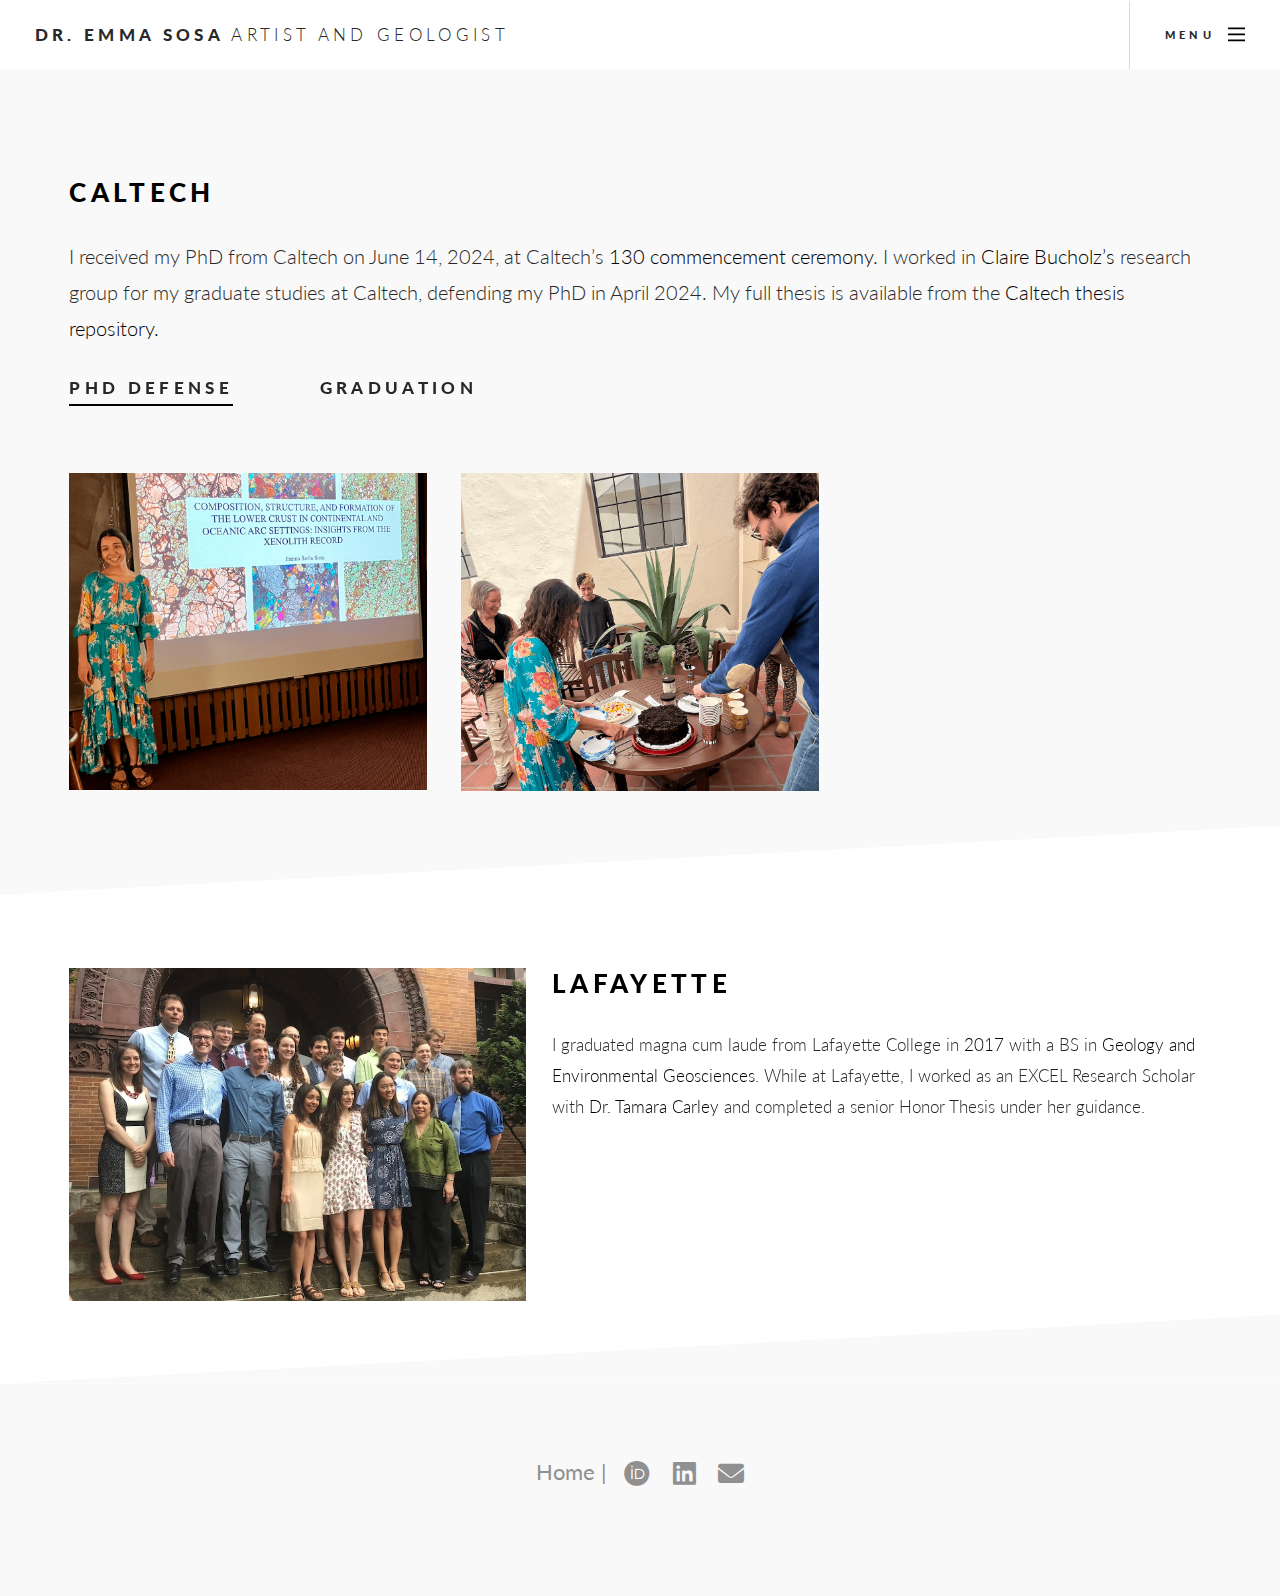
==== education.html @ 3be47583 "loads" ====
<!DOCTYPE HTML>

<html>
	<head>
		<title>Education</title>
		<meta charset="utf-8" />
		<meta name="viewport" content="width=device-width, initial-scale=1, user-scalable=no" />
		<link rel="stylesheet" href="assets/css/main.css" />
		<link rel="stylesheet" href="https://cdnjs.cloudflare.com/ajax/libs/font-awesome/6.0.0/css/all.min.css"> 
		<link rel="icon" href="images/favicons/Hat.png">
	</head>
	<body class="is-preload">
			<div id="page-wrapper">				

				<header id="header">
					<span class="logo"><a href="index.html">Dr. Emma Sosa <span>Artist and Geologist</span></a></span>
					<a href="#menu"><span>Menu</span></a>
				</header>

					<nav id="menu">
						<div class="inner">
							<h2>Menu</h2>
							<ul class="links">
								<li><a href="index.html">Home</a></li>
								<li><a href="education.html">Education</a></li>
								<li><a href="research.html">Research</a></li>
								<li><a href="portfolio.html">Art</a></li>
							</ul>
							<a class="close"><span>Close</span></a>
						</div>
					</nav>

				<section id="main" class="wrapper style2">
						<div class="inner">
							<header>
							<h3>Caltech</h3>
							<header>
								<div style="overflow:hidden;">
								<p style="font-size: 20px;">I received my PhD from Caltech on June 14, 2024, at Caltech’s <a href="https://thesis.library.caltech.edu">130 commencement ceremony</a>. I worked in <a style="text-decoration:none" href="https://www.gps.caltech.edu/people/claire-e-bucholz">Claire Bucholz’s</a> research group for my graduate studies at Caltech, defending my PhD in April 2024. My full thesis is available from the <a style="text-decoration:none" href="hhttps://commencement.caltech.edu/documents/28434/2024_COMMENCEMENT_PROGRAM_FINAL_CLAUSER.pdf">Caltech thesis repository.</a></p>
								</div>
						</div>

						<div class="inner">
							<ul class="tabs">
								<li>
									<h3>PhD Defense</h3>
									<div class="gallery">
										<a href="images/graduation/fulls/Defense.png"><img src="images/graduation/thumbs/Defense.png" alt="" /></a>
										<a href="images/graduation/fulls/Defense1.png"><img src="images/graduation/thumbs/Defense1.png" alt="" /></a>
										<a href="images/graduation/fulls/Defense2.png"><img src="images/graduation/thumbs/Defense2.png" alt="" /></a>
									</div>
								</li>
								<li> 
									<h3>Graduation</h3>
									<div class="gallery">
										<a href="images/graduation/fulls/GPSGraduation.png"><img src="images/graduation/thumbs/GPSGraduation.png" alt="" /></a>
										<a href="images/graduation/fulls/GPSGraduation1.png"><img src="images/graduation/thumbs/GPSGraduation1.png" alt="" /></a>
										<a href="images/graduation/fulls/GPSGraduation2.png"><img src="images/graduation/thumbs/GPSGraduation2.png" alt="" /></a>
						
									</div>
								</li>
							</ul>
						</div>
					</section>

					<section id="footer" class="wrapper">
						<div class="inner" style="overflow:hidden;">
							<div class="content">
								<a class="image left"><img src="images/graduation/LafGrad.jpg" alt="" /></a>
								<h3>Lafayette</h3>
								<p>I graduated magna cum laude from Lafayette College in <a style="text-decoration:none" href="https://news.lafayette.edu/category/commencement-2017/">2017</a> with a BS in <a href="https://geology.lafayette.edu">Geology and Environmental Geosciences</a>. While at Lafayette, I worked as an EXCEL Research Scholar with <a style="text-decoration:none" href="https://sites.lafayette.edu/carleyt/rumble-student-research/">Dr. Tamara Carley</a> and completed a senior Honor Thesis under her guidance.</p>
							</div>
						</div>
					</section>

					<section class="wrapper style2 copyright">
						<div class="inner">
							<ul class="icons">
								<li><a style = "text-decoration: none;font-size: 1.25rem;font-weight: 400;color: #909090;"href="index.html">Home |</li><li><a style="display: inline-block;" href="https://orcid.org/0000-0002-1765-6191" class="icon fa-orcid fa-xl"></a></li>		
								<li><a href="https://www.linkedin.com/in/emma-sosa-982277303/" class="icon fa-linkedin fa-xl"></a></li>
								<li><a href="mailto:sosa45nh@gmail.com" class="icon fa-envelope fa-xl"></a></li>
							</ul>
						</div>
					</section>

			</div>
			
			<script src="assets/js/jquery.min.js"></script>
			<script src="assets/js/jquery.scrollex.min.js"></script>
			<script src="assets/js/jquery.scrolly.min.js"></script>
			<script src="assets/js/jquery.selectorr.min.js"></script>
			<script src="assets/js/browser.min.js"></script>
			<script src="assets/js/breakpoints.min.js"></script>
			<script src="assets/js/util.js"></script>
			<script src="assets/js/main.js"></script>

	</body>
</html>
---- assets/css/main.css ----
@import url(font-awesome.min.css);
@import url("https://fonts.googleapis.com/css?family=Lato:300,400,700,900|Oswald:600");

/*
	Standout by Pixelarity
	pixelarity.com | hello@pixelarity.com
	License: pixelarity.com/license
*/

html, body, div, span, applet, object,
iframe, h1, h2, h3, h4, h5, h6, p, blockquote,
pre, a, abbr, acronym, address, big, cite,
code, del, dfn, em, img, ins, kbd, q, s, samp,
small, strike, strong, sub, sup, tt, var, b,
u, i, center, dl, dt, dd, ol, ul, li, fieldset,
form, label, legend, table, caption, tbody,
tfoot, thead, tr, th, td, article, aside,
canvas, details, embed, figure, figcaption,
footer, header, hgroup, menu, nav, output, ruby,
section, summary, time, mark, audio, video {
	margin: 0;
	padding: 0;
	border: 0;
	font-size: 100%;
	font: inherit;
	vertical-align: baseline;}

article, aside, details, figcaption, figure,
footer, header, hgroup, menu, nav, section {
	display: block;}

body {
	line-height: 1;
}

ol, ul {
	list-style: none;
}

blockquote, q {
	quotes: none;
}

	blockquote:before, blockquote:after, q:before, q:after {
		content: '';
		content: none;
	}

table {
	border-collapse: collapse;
	border-spacing: 0;
}

body {
	-webkit-text-size-adjust: none;
}

mark {
	background-color: transparent;
	color: inherit;
}

input::-moz-focus-inner {
	border: 0;
	padding: 0;
}

input, select, textarea {
	-moz-appearance: none;
	-webkit-appearance: none;
	-ms-appearance: none;
	appearance: none;
}

/* Basic */

	@-ms-viewport {
		width: device-width;
	}

	body {
		-ms-overflow-style: scrollbar;
	}

	@media screen and (max-width: 480px) {

		html, body {
			min-width: 320px;
		}

	}

	html {
		box-sizing: border-box;
	}

	*, *:before, *:after {
		box-sizing: inherit;
	}

	body {
		background: #ffffff;
	}

		body.is-preload *, body.is-preload *:before, body.is-preload *:after {
			-moz-animation: none !important;
			-webkit-animation: none !important;
			-ms-animation: none !important;
			animation: none !important;
			-moz-transition: none !important;
			-webkit-transition: none !important;
			-ms-transition: none !important;
			transition: none !important;
		}

/* Typography */

	html {
		font-size: 16pt;
	}

		@media screen and (max-width: 1680px) {

			html {
				font-size: 14pt;
			}

		}

		@media screen and (max-width: 1280px) {

			html {
				font-size: 13pt;
			}

		}

		@media screen and (max-width: 980px) {

			html {
				font-size: 13pt;
			}

		}

		@media screen and (max-width: 480px) {

			html {
				font-size: 13pt;
			}

		}

		@media screen and (max-width: 360px) {

			html {
				font-size: 12pt;
			}

		}

	body {
		background-color: #ffffff;
		color: #282828;
	}

	body, input, select, textarea {
		font-family: "Lato", Helvetica, sans-serif;
		font-weight: 300;
		font-size: 1.0rem;
		line-height: 1.8;
	}

	a {
		-moz-transition: color 0.2s ease-in-out;
		-webkit-transition: color 0.2s ease-in-out;
		-ms-transition: color 0.2s ease-in-out;
		transition: color 0.2s ease-in-out;
		text-decoration: underline;
	}

		a:hover {
			text-decoration: none;
		}

	strong, b {
		font-weight: 900;
	}

	em, i {
		font-style: italic;
	}

	p {
		margin: 0 0 2rem 0;
	    
    	a { color: black; text-decoration: none;}
    }	
    a:hover {color: #ad2831}

	h1, h2, h3, h4, h5, h6 {
		font-weight: 900;
		letter-spacing: 0.25rem;
		line-height: 1.5;
		margin: 0 0 1.5rem 0;
		text-transform: uppercase;
	}

		h1 a, h2 a, h3 a, h4 a, h5 a, h6 a {
			color: inherit;
			text-decoration: none;
		}

	h1 {
		font-family: "Oswald", Helvetica, sans-serif;
		font-size: 4rem;
		letter-spacing: 0.1rem;
	}

	h2 {
		font-size: 1.75rem;
	}

	h3 {
		font-size: 1.5rem;
	}

	h4 {
		font-size: 1.25rem;
	}

	h5 {
		font-size: 1rem;
	}

	h6 {
		font-size: 0.75rem;
	}

	@media screen and (max-width: 1280px) {

		h1 {
			font-size: 3.5rem;
		}

	}

	@media screen and (max-width: 980px) {

		h1 {
			font-size: 3rem;
		}

		h2 {
			font-size: 1.5rem;
		}

		h3 {
			font-size: 1.25rem;
		}

	}

	@media screen and (max-width: 736px) {

		h1 {
			font-size: 1.75rem;
		}

		h2 {
			font-size: 1.5rem;
		}

		h3 {
			font-size: 1.25rem;
		}

	}

	sub {
		font-size: 0.8rem;
		position: relative;
		top: 0.5rem;
	}

	sup {
		font-size: 0.8rem;
		position: relative;
		top: -0.5rem;
	}

	blockquote {
		border-left: solid 0.5rem;
		font-style: italic;
		margin: 0 0 2rem 0;
		padding: 1rem 0 1rem 2rem;
	}

	code {
		border-radius: 10px;
		border: solid 1px;
		font-family: "Courier New", monospace;
		font-size: 0.9rem;
		margin: 0 0.25rem;
		padding: 0.25rem 0.65rem;
	}

	pre {
		-webkit-overflow-scrolling: touch;
		font-family: "Courier New", monospace;
		font-size: 0.9rem;
		margin: 0 0 2rem 0;
	}

		pre code {
			display: block;
			line-height: 1.75;
			padding: 1rem 1.5rem;
			overflow-x: auto;
		}

	hr {
		border: 0;
		border-bottom: solid 1px;
		margin: 2rem 0;
	}

		hr.major {
			margin: 4rem 0;
		}

		@media screen and (max-width: 736px) {

			hr.major {
				margin: 3rem 0;
			}

		}

	input, select, textarea {
		color: #000000;
	}

	a {
		color: #000000;
	}

	strong, b {
		color: #000000;
	}

	h1, h2, h3, h4, h5, h6 {
		color: #000000;
	}

	blockquote {
		border-left-color: rgba(99, 116, 133, 0.25);
	}

	code {
		background: rgba(99, 116, 133, 0.075);
		border-color: rgba(99, 116, 133, 0.25);
	}

	hr {
		border-bottom-color: rgba(99, 116, 133, 0.25);
	}

/* Row */

	.row {
		display: flex;
		flex-wrap: wrap;
		box-sizing: border-box;
		align-items: stretch;
	}

		.row > * {
			box-sizing: border-box;
		}

		.row.gtr-uniform > * > :last-child {
			margin-bottom: 0;
		}

		.row.aln-left {
			justify-content: flex-start;
		}

		.row.aln-center {
			justify-content: center;
		}

		.row.aln-right {
			justify-content: flex-end;
		}

		.row.aln-top {
			align-items: flex-start;
		}

		.row.aln-middle {
			align-items: center;
		}

		.row.aln-bottom {
			align-items: flex-end;
		}

		.row > .imp {
			order: -1;
		}

		.row > .col-1 {
			width: 8.3333333333%;
		}

		.row > .off-1 {
			margin-left: 8.3333333333%;
		}

		.row > .col-2 {
			width: 16.6666666667%;
		}

		.row > .off-2 {
			margin-left: 16.6666666667%;
		}

		.row > .col-3 {
			width: 25%;
		}

		.row > .off-3 {
			margin-left: 25%;
		}

		.row > .col-4 {
			width: 33.3333333333%;
		}

		.row > .off-4 {
			margin-left: 33.3333333333%;
		}

		.row > .col-5 {
			width: 41.6666666667%;
		}

		.row > .off-5 {
			margin-left: 41.6666666667%;
		}

		.row > .col-6 {
			width: 50%;
		}

		.row > .off-6 {
			margin-left: 50%;
		}

		.row > .col-7 {
			width: 58.3333333333%;
		}

		.row > .off-7 {
			margin-left: 58.3333333333%;
		}

		.row > .col-8 {
			width: 66.6666666667%;
		}

		.row > .off-8 {
			margin-left: 66.6666666667%;
		}

		.row > .col-9 {
			width: 75%;
		}

		.row > .off-9 {
			margin-left: 75%;
		}

		.row > .col-10 {
			width: 83.3333333333%;
		}

		.row > .off-10 {
			margin-left: 83.3333333333%;
		}

		.row > .col-11 {
			width: 91.6666666667%;
		}

		.row > .off-11 {
			margin-left: 91.6666666667%;
		}

		.row > .col-12 {
			width: 100%;
		}

		.row > .off-12 {
			margin-left: 100%;
		}

		.row.gtr-0 {
			margin-top: 0;
			margin-left: 0rem;
		}

			.row.gtr-0 > * {
				padding: 0 0 0 0rem;
			}

			.row.gtr-0.gtr-uniform {
				margin-top: 0rem;
			}

				.row.gtr-0.gtr-uniform > * {
					padding-top: 0rem;
				}

		.row.gtr-25 {
			margin-top: 0;
			margin-left: -0.5rem;
		}

			.row.gtr-25 > * {
				padding: 0 0 0 0.5rem;
			}

			.row.gtr-25.gtr-uniform {
				margin-top: -0.5rem;
			}

				.row.gtr-25.gtr-uniform > * {
					padding-top: 0.5rem;
				}

		.row.gtr-50 {
			margin-top: 0;
			margin-left: -1rem;
		}

			.row.gtr-50 > * {
				padding: 0 0 0 1rem;
			}

			.row.gtr-50.gtr-uniform {
				margin-top: -1rem;
			}

				.row.gtr-50.gtr-uniform > * {
					padding-top: 1rem;
				}

		.row {
			margin-top: 0;
			margin-left: -2rem;
		}

			.row > * {
				padding: 0 0 0 2rem;
			}

			.row.gtr-uniform {
				margin-top: -2rem;
			}

				.row.gtr-uniform > * {
					padding-top: 2rem;
				}

		.row.gtr-150 {
			margin-top: 0;
			margin-left: -3rem;
		}

			.row.gtr-150 > * {
				padding: 0 0 0 3rem;
			}

			.row.gtr-150.gtr-uniform {
				margin-top: -3rem;
			}

				.row.gtr-150.gtr-uniform > * {
					padding-top: 3rem;
				}

		.row.gtr-200 {
			margin-top: 0;
			margin-left: -4rem;
		}

			.row.gtr-200 > * {
				padding: 0 0 0 4rem;
			}

			.row.gtr-200.gtr-uniform {
				margin-top: -4rem;
			}

				.row.gtr-200.gtr-uniform > * {
					padding-top: 4rem;
				}

		@media screen and (max-width: 1680px) {

			.row {
				display: flex;
				flex-wrap: wrap;
				box-sizing: border-box;
				align-items: stretch;
			}

				.row > * {
					box-sizing: border-box;
				}

				.row.gtr-uniform > * > :last-child {
					margin-bottom: 0;
				}

				.row.aln-left {
					justify-content: flex-start;
				}

				.row.aln-center {
					justify-content: center;
				}

				.row.aln-right {
					justify-content: flex-end;
				}

				.row.aln-top {
					align-items: flex-start;
				}

				.row.aln-middle {
					align-items: center;
				}

				.row.aln-bottom {
					align-items: flex-end;
				}

				.row > .imp-xlarge {
					order: -1;
				}

				.row > .col-1-xlarge {
					width: 8.3333333333%;
				}

				.row > .off-1-xlarge {
					margin-left: 8.3333333333%;
				}

				.row > .col-2-xlarge {
					width: 16.6666666667%;
				}

				.row > .off-2-xlarge {
					margin-left: 16.6666666667%;
				}

				.row > .col-3-xlarge {
					width: 25%;
				}

				.row > .off-3-xlarge {
					margin-left: 25%;
				}

				.row > .col-4-xlarge {
					width: 33.3333333333%;
				}

				.row > .off-4-xlarge {
					margin-left: 33.3333333333%;
				}

				.row > .col-5-xlarge {
					width: 41.6666666667%;
				}

				.row > .off-5-xlarge {
					margin-left: 41.6666666667%;
				}

				.row > .col-6-xlarge {
					width: 50%;
				}

				.row > .off-6-xlarge {
					margin-left: 50%;
				}

				.row > .col-7-xlarge {
					width: 58.3333333333%;
				}

				.row > .off-7-xlarge {
					margin-left: 58.3333333333%;
				}

				.row > .col-8-xlarge {
					width: 66.6666666667%;
				}

				.row > .off-8-xlarge {
					margin-left: 66.6666666667%;
				}

				.row > .col-9-xlarge {
					width: 75%;
				}

				.row > .off-9-xlarge {
					margin-left: 75%;
				}

				.row > .col-10-xlarge {
					width: 83.3333333333%;
				}

				.row > .off-10-xlarge {
					margin-left: 83.3333333333%;
				}

				.row > .col-11-xlarge {
					width: 91.6666666667%;
				}

				.row > .off-11-xlarge {
					margin-left: 91.6666666667%;
				}

				.row > .col-12-xlarge {
					width: 100%;
				}

				.row > .off-12-xlarge {
					margin-left: 100%;
				}

				.row.gtr-0 {
					margin-top: 0;
					margin-left: 0rem;
				}

					.row.gtr-0 > * {
						padding: 0 0 0 0rem;
					}

					.row.gtr-0.gtr-uniform {
						margin-top: 0rem;
					}

						.row.gtr-0.gtr-uniform > * {
							padding-top: 0rem;
						}

				.row.gtr-25 {
					margin-top: 0;
					margin-left: -0.5rem;
				}

					.row.gtr-25 > * {
						padding: 0 0 0 0.5rem;
					}

					.row.gtr-25.gtr-uniform {
						margin-top: -0.5rem;
					}

						.row.gtr-25.gtr-uniform > * {
							padding-top: 0.5rem;
						}

				.row.gtr-50 {
					margin-top: 0;
					margin-left: -1rem;
				}

					.row.gtr-50 > * {
						padding: 0 0 0 1rem;
					}

					.row.gtr-50.gtr-uniform {
						margin-top: -1rem;
					}

						.row.gtr-50.gtr-uniform > * {
							padding-top: 1rem;
						}

				.row {
					margin-top: 0;
					margin-left: -2rem;
				}

					.row > * {
						padding: 0 0 0 2rem;
					}

					.row.gtr-uniform {
						margin-top: -2rem;
					}

						.row.gtr-uniform > * {
							padding-top: 2rem;
						}

				.row.gtr-150 {
					margin-top: 0;
					margin-left: -3rem;
				}

					.row.gtr-150 > * {
						padding: 0 0 0 3rem;
					}

					.row.gtr-150.gtr-uniform {
						margin-top: -3rem;
					}

						.row.gtr-150.gtr-uniform > * {
							padding-top: 3rem;
						}

				.row.gtr-200 {
					margin-top: 0;
					margin-left: -4rem;
				}

					.row.gtr-200 > * {
						padding: 0 0 0 4rem;
					}

					.row.gtr-200.gtr-uniform {
						margin-top: -4rem;
					}

						.row.gtr-200.gtr-uniform > * {
							padding-top: 4rem;
						}

		}

		@media screen and (max-width: 1280px) {

			.row {
				display: flex;
				flex-wrap: wrap;
				box-sizing: border-box;
				align-items: stretch;
			}

				.row > * {
					box-sizing: border-box;
				}

				.row.gtr-uniform > * > :last-child {
					margin-bottom: 0;
				}

				.row.aln-left {
					justify-content: flex-start;
				}

				.row.aln-center {
					justify-content: center;
				}

				.row.aln-right {
					justify-content: flex-end;
				}

				.row.aln-top {
					align-items: flex-start;
				}

				.row.aln-middle {
					align-items: center;
				}

				.row.aln-bottom {
					align-items: flex-end;
				}

				.row > .imp-large {
					order: -1;
				}

				.row > .col-1-large {
					width: 8.3333333333%;
				}

				.row > .off-1-large {
					margin-left: 8.3333333333%;
				}

				.row > .col-2-large {
					width: 16.6666666667%;
				}

				.row > .off-2-large {
					margin-left: 16.6666666667%;
				}

				.row > .col-3-large {
					width: 25%;
				}

				.row > .off-3-large {
					margin-left: 25%;
				}

				.row > .col-4-large {
					width: 33.3333333333%;
				}

				.row > .off-4-large {
					margin-left: 33.3333333333%;
				}

				.row > .col-5-large {
					width: 41.6666666667%;
				}

				.row > .off-5-large {
					margin-left: 41.6666666667%;
				}

				.row > .col-6-large {
					width: 50%;
				}

				.row > .off-6-large {
					margin-left: 50%;
				}

				.row > .col-7-large {
					width: 58.3333333333%;
				}

				.row > .off-7-large {
					margin-left: 58.3333333333%;
				}

				.row > .col-8-large {
					width: 66.6666666667%;
				}

				.row > .off-8-large {
					margin-left: 66.6666666667%;
				}

				.row > .col-9-large {
					width: 75%;
				}

				.row > .off-9-large {
					margin-left: 75%;
				}

				.row > .col-10-large {
					width: 83.3333333333%;
				}

				.row > .off-10-large {
					margin-left: 83.3333333333%;
				}

				.row > .col-11-large {
					width: 91.6666666667%;
				}

				.row > .off-11-large {
					margin-left: 91.6666666667%;
				}

				.row > .col-12-large {
					width: 100%;
				}

				.row > .off-12-large {
					margin-left: 100%;
				}

				.row.gtr-0 {
					margin-top: 0;
					margin-left: 0rem;
				}

					.row.gtr-0 > * {
						padding: 0 0 0 0rem;
					}

					.row.gtr-0.gtr-uniform {
						margin-top: 0rem;
					}

						.row.gtr-0.gtr-uniform > * {
							padding-top: 0rem;
						}

				.row.gtr-25 {
					margin-top: 0;
					margin-left: -0.375rem;
				}

					.row.gtr-25 > * {
						padding: 0 0 0 0.375rem;
					}

					.row.gtr-25.gtr-uniform {
						margin-top: -0.375rem;
					}

						.row.gtr-25.gtr-uniform > * {
							padding-top: 0.375rem;
						}

				.row.gtr-50 {
					margin-top: 0;
					margin-left: -0.75rem;
				}

					.row.gtr-50 > * {
						padding: 0 0 0 0.75rem;
					}

					.row.gtr-50.gtr-uniform {
						margin-top: -0.75rem;
					}

						.row.gtr-50.gtr-uniform > * {
							padding-top: 0.75rem;
						}

				.row {
					margin-top: 0;
					margin-left: -1.5rem;
				}

					.row > * {
						padding: 0 0 0 1.5rem;
					}

					.row.gtr-uniform {
						margin-top: -1.5rem;
					}

						.row.gtr-uniform > * {
							padding-top: 1.5rem;
						}

				.row.gtr-150 {
					margin-top: 0;
					margin-left: -2.25rem;
				}

					.row.gtr-150 > * {
						padding: 0 0 0 2.25rem;
					}

					.row.gtr-150.gtr-uniform {
						margin-top: -2.25rem;
					}

						.row.gtr-150.gtr-uniform > * {
							padding-top: 2.25rem;
						}

				.row.gtr-200 {
					margin-top: 0;
					margin-left: -3rem;
				}

					.row.gtr-200 > * {
						padding: 0 0 0 3rem;
					}

					.row.gtr-200.gtr-uniform {
						margin-top: -3rem;
					}

						.row.gtr-200.gtr-uniform > * {
							padding-top: 3rem;
						}

		}

		@media screen and (max-width: 980px) {

			.row {
				display: flex;
				flex-wrap: wrap;
				box-sizing: border-box;
				align-items: stretch;
			}

				.row > * {
					box-sizing: border-box;
				}

				.row.gtr-uniform > * > :last-child {
					margin-bottom: 0;
				}

				.row.aln-left {
					justify-content: flex-start;
				}

				.row.aln-center {
					justify-content: center;
				}

				.row.aln-right {
					justify-content: flex-end;
				}

				.row.aln-top {
					align-items: flex-start;
				}

				.row.aln-middle {
					align-items: center;
				}

				.row.aln-bottom {
					align-items: flex-end;
				}

				.row > .imp-medium {
					order: -1;
				}

				.row > .col-1-medium {
					width: 8.3333333333%;
				}

				.row > .off-1-medium {
					margin-left: 8.3333333333%;
				}

				.row > .col-2-medium {
					width: 16.6666666667%;
				}

				.row > .off-2-medium {
					margin-left: 16.6666666667%;
				}

				.row > .col-3-medium {
					width: 25%;
				}

				.row > .off-3-medium {
					margin-left: 25%;
				}

				.row > .col-4-medium {
					width: 33.3333333333%;
				}

				.row > .off-4-medium {
					margin-left: 33.3333333333%;
				}

				.row > .col-5-medium {
					width: 41.6666666667%;
				}

				.row > .off-5-medium {
					margin-left: 41.6666666667%;
				}

				.row > .col-6-medium {
					width: 50%;
				}

				.row > .off-6-medium {
					margin-left: 50%;
				}

				.row > .col-7-medium {
					width: 58.3333333333%;
				}

				.row > .off-7-medium {
					margin-left: 58.3333333333%;
				}

				.row > .col-8-medium {
					width: 66.6666666667%;
				}

				.row > .off-8-medium {
					margin-left: 66.6666666667%;
				}

				.row > .col-9-medium {
					width: 75%;
				}

				.row > .off-9-medium {
					margin-left: 75%;
				}

				.row > .col-10-medium {
					width: 83.3333333333%;
				}

				.row > .off-10-medium {
					margin-left: 83.3333333333%;
				}

				.row > .col-11-medium {
					width: 91.6666666667%;
				}

				.row > .off-11-medium {
					margin-left: 91.6666666667%;
				}

				.row > .col-12-medium {
					width: 100%;
				}

				.row > .off-12-medium {
					margin-left: 100%;
				}

				.row.gtr-0 {
					margin-top: 0;
					margin-left: 0rem;
				}

					.row.gtr-0 > * {
						padding: 0 0 0 0rem;
					}

					.row.gtr-0.gtr-uniform {
						margin-top: 0rem;
					}

						.row.gtr-0.gtr-uniform > * {
							padding-top: 0rem;
						}

				.row.gtr-25 {
					margin-top: 0;
					margin-left: -0.375rem;
				}

					.row.gtr-25 > * {
						padding: 0 0 0 0.375rem;
					}

					.row.gtr-25.gtr-uniform {
						margin-top: -0.375rem;
					}

						.row.gtr-25.gtr-uniform > * {
							padding-top: 0.375rem;
						}

				.row.gtr-50 {
					margin-top: 0;
					margin-left: -0.75rem;
				}

					.row.gtr-50 > * {
						padding: 0 0 0 0.75rem;
					}

					.row.gtr-50.gtr-uniform {
						margin-top: -0.75rem;
					}

						.row.gtr-50.gtr-uniform > * {
							padding-top: 0.75rem;
						}

				.row {
					margin-top: 0;
					margin-left: -1.5rem;
				}

					.row > * {
						padding: 0 0 0 1.5rem;
					}

					.row.gtr-uniform {
						margin-top: -1.5rem;
					}

						.row.gtr-uniform > * {
							padding-top: 1.5rem;
						}

				.row.gtr-150 {
					margin-top: 0;
					margin-left: -2.25rem;
				}

					.row.gtr-150 > * {
						padding: 0 0 0 2.25rem;
					}

					.row.gtr-150.gtr-uniform {
						margin-top: -2.25rem;
					}

						.row.gtr-150.gtr-uniform > * {
							padding-top: 2.25rem;
						}

				.row.gtr-200 {
					margin-top: 0;
					margin-left: -3rem;
				}

					.row.gtr-200 > * {
						padding: 0 0 0 3rem;
					}

					.row.gtr-200.gtr-uniform {
						margin-top: -3rem;
					}

						.row.gtr-200.gtr-uniform > * {
							padding-top: 3rem;
						}

		}

		@media screen and (max-width: 736px) {

			.row {
				display: flex;
				flex-wrap: wrap;
				box-sizing: border-box;
				align-items: stretch;
			}

				.row > * {
					box-sizing: border-box;
				}

				.row.gtr-uniform > * > :last-child {
					margin-bottom: 0;
				}

				.row.aln-left {
					justify-content: flex-start;
				}

				.row.aln-center {
					justify-content: center;
				}

				.row.aln-right {
					justify-content: flex-end;
				}

				.row.aln-top {
					align-items: flex-start;
				}

				.row.aln-middle {
					align-items: center;
				}

				.row.aln-bottom {
					align-items: flex-end;
				}

				.row > .imp-small {
					order: -1;
				}

				.row > .col-1-small {
					width: 8.3333333333%;
				}

				.row > .off-1-small {
					margin-left: 8.3333333333%;
				}

				.row > .col-2-small {
					width: 16.6666666667%;
				}

				.row > .off-2-small {
					margin-left: 16.6666666667%;
				}

				.row > .col-3-small {
					width: 25%;
				}

				.row > .off-3-small {
					margin-left: 25%;
				}

				.row > .col-4-small {
					width: 33.3333333333%;
				}

				.row > .off-4-small {
					margin-left: 33.3333333333%;
				}

				.row > .col-5-small {
					width: 41.6666666667%;
				}

				.row > .off-5-small {
					margin-left: 41.6666666667%;
				}

				.row > .col-6-small {
					width: 50%;
				}

				.row > .off-6-small {
					margin-left: 50%;
				}

				.row > .col-7-small {
					width: 58.3333333333%;
				}

				.row > .off-7-small {
					margin-left: 58.3333333333%;
				}

				.row > .col-8-small {
					width: 66.6666666667%;
				}

				.row > .off-8-small {
					margin-left: 66.6666666667%;
				}

				.row > .col-9-small {
					width: 75%;
				}

				.row > .off-9-small {
					margin-left: 75%;
				}

				.row > .col-10-small {
					width: 83.3333333333%;
				}

				.row > .off-10-small {
					margin-left: 83.3333333333%;
				}

				.row > .col-11-small {
					width: 91.6666666667%;
				}

				.row > .off-11-small {
					margin-left: 91.6666666667%;
				}

				.row > .col-12-small {
					width: 100%;
				}

				.row > .off-12-small {
					margin-left: 100%;
				}

				.row.gtr-0 {
					margin-top: 0;
					margin-left: 0rem;
				}

					.row.gtr-0 > * {
						padding: 0 0 0 0rem;
					}

					.row.gtr-0.gtr-uniform {
						margin-top: 0rem;
					}

						.row.gtr-0.gtr-uniform > * {
							padding-top: 0rem;
						}

				.row.gtr-25 {
					margin-top: 0;
					margin-left: -0.3125rem;
				}

					.row.gtr-25 > * {
						padding: 0 0 0 0.3125rem;
					}

					.row.gtr-25.gtr-uniform {
						margin-top: -0.3125rem;
					}

						.row.gtr-25.gtr-uniform > * {
							padding-top: 0.3125rem;
						}

				.row.gtr-50 {
					margin-top: 0;
					margin-left: -0.625rem;
				}

					.row.gtr-50 > * {
						padding: 0 0 0 0.625rem;
					}

					.row.gtr-50.gtr-uniform {
						margin-top: -0.625rem;
					}

						.row.gtr-50.gtr-uniform > * {
							padding-top: 0.625rem;
						}

				.row {
					margin-top: 0;
					margin-left: -1.25rem;
				}

					.row > * {
						padding: 0 0 0 1.25rem;
					}

					.row.gtr-uniform {
						margin-top: -1.25rem;
					}

						.row.gtr-uniform > * {
							padding-top: 1.25rem;
						}

				.row.gtr-150 {
					margin-top: 0;
					margin-left: -1.875rem;
				}

					.row.gtr-150 > * {
						padding: 0 0 0 1.875rem;
					}

					.row.gtr-150.gtr-uniform {
						margin-top: -1.875rem;
					}

						.row.gtr-150.gtr-uniform > * {
							padding-top: 1.875rem;
						}

				.row.gtr-200 {
					margin-top: 0;
					margin-left: -2.5rem;
				}

					.row.gtr-200 > * {
						padding: 0 0 0 2.5rem;
					}

					.row.gtr-200.gtr-uniform {
						margin-top: -2.5rem;
					}

						.row.gtr-200.gtr-uniform > * {
							padding-top: 2.5rem;
						}

		}

		@media screen and (max-width: 480px) {

			.row {
				display: flex;
				flex-wrap: wrap;
				box-sizing: border-box;
				align-items: stretch;
			}

				.row > * {
					box-sizing: border-box;
				}

				.row.gtr-uniform > * > :last-child {
					margin-bottom: 0;
				}

				.row.aln-left {
					justify-content: flex-start;
				}

				.row.aln-center {
					justify-content: center;
				}

				.row.aln-right {
					justify-content: flex-end;
				}

				.row.aln-top {
					align-items: flex-start;
				}

				.row.aln-middle {
					align-items: center;
				}

				.row.aln-bottom {
					align-items: flex-end;
				}

				.row > .imp-xsmall {
					order: -1;
				}

				.row > .col-1-xsmall {
					width: 8.3333333333%;
				}

				.row > .off-1-xsmall {
					margin-left: 8.3333333333%;
				}

				.row > .col-2-xsmall {
					width: 16.6666666667%;
				}

				.row > .off-2-xsmall {
					margin-left: 16.6666666667%;
				}

				.row > .col-3-xsmall {
					width: 25%;
				}

				.row > .off-3-xsmall {
					margin-left: 25%;
				}

				.row > .col-4-xsmall {
					width: 33.3333333333%;
				}

				.row > .off-4-xsmall {
					margin-left: 33.3333333333%;
				}

				.row > .col-5-xsmall {
					width: 41.6666666667%;
				}

				.row > .off-5-xsmall {
					margin-left: 41.6666666667%;
				}

				.row > .col-6-xsmall {
					width: 50%;
				}

				.row > .off-6-xsmall {
					margin-left: 50%;
				}

				.row > .col-7-xsmall {
					width: 58.3333333333%;
				}

				.row > .off-7-xsmall {
					margin-left: 58.3333333333%;
				}

				.row > .col-8-xsmall {
					width: 66.6666666667%;
				}

				.row > .off-8-xsmall {
					margin-left: 66.6666666667%;
				}

				.row > .col-9-xsmall {
					width: 75%;
				}

				.row > .off-9-xsmall {
					margin-left: 75%;
				}

				.row > .col-10-xsmall {
					width: 83.3333333333%;
				}

				.row > .off-10-xsmall {
					margin-left: 83.3333333333%;
				}

				.row > .col-11-xsmall {
					width: 91.6666666667%;
				}

				.row > .off-11-xsmall {
					margin-left: 91.6666666667%;
				}

				.row > .col-12-xsmall {
					width: 100%;
				}

				.row > .off-12-xsmall {
					margin-left: 100%;
				}

				.row.gtr-0 {
					margin-top: 0;
					margin-left: 0rem;
				}

					.row.gtr-0 > * {
						padding: 0 0 0 0rem;
					}

					.row.gtr-0.gtr-uniform {
						margin-top: 0rem;
					}

						.row.gtr-0.gtr-uniform > * {
							padding-top: 0rem;
						}

				.row.gtr-25 {
					margin-top: 0;
					margin-left: -0.3125rem;
				}

					.row.gtr-25 > * {
						padding: 0 0 0 0.3125rem;
					}

					.row.gtr-25.gtr-uniform {
						margin-top: -0.3125rem;
					}

						.row.gtr-25.gtr-uniform > * {
							padding-top: 0.3125rem;
						}

				.row.gtr-50 {
					margin-top: 0;
					margin-left: -0.625rem;
				}

					.row.gtr-50 > * {
						padding: 0 0 0 0.625rem;
					}

					.row.gtr-50.gtr-uniform {
						margin-top: -0.625rem;
					}

						.row.gtr-50.gtr-uniform > * {
							padding-top: 0.625rem;
						}

				.row {
					margin-top: 0;
					margin-left: -1.25rem;
				}

					.row > * {
						padding: 0 0 0 1.25rem;
					}

					.row.gtr-uniform {
						margin-top: -1.25rem;
					}

						.row.gtr-uniform > * {
							padding-top: 1.25rem;
						}

				.row.gtr-150 {
					margin-top: 0;
					margin-left: -1.875rem;
				}

					.row.gtr-150 > * {
						padding: 0 0 0 1.875rem;
					}

					.row.gtr-150.gtr-uniform {
						margin-top: -1.875rem;
					}

						.row.gtr-150.gtr-uniform > * {
							padding-top: 1.875rem;
						}

				.row.gtr-200 {
					margin-top: 0;
					margin-left: -2.5rem;
				}

					.row.gtr-200 > * {
						padding: 0 0 0 2.5rem;
					}

					.row.gtr-200.gtr-uniform {
						margin-top: -2.5rem;
					}

						.row.gtr-200.gtr-uniform > * {
							padding-top: 2.5rem;
						}

		}

/* Box */

	.box {
		border: solid 1px;
		border-radius: 10px;
		margin-bottom: 2rem;
		padding: 1.5rem;
	}

		.box > :last-child {
			margin-bottom: 0;
		}

		.box.alt {
			border: 0;
			border-radius: 0;
			padding: 0;
		}

	.box {
		border-color: rgba(99, 116, 133, 0.25);
	}

/* Button */

	input[type="submit"],
	input[type="reset"],
	input[type="button"],
	button,
	.button {
		-moz-appearance: none;
		-webkit-appearance: none;
		-ms-appearance: none;
		appearance: none;
		-moz-transition: background-color 0.2s ease-in-out, color 0.2s ease-in-out;
		-webkit-transition: background-color 0.2s ease-in-out, color 0.2s ease-in-out;
		-ms-transition: background-color 0.2s ease-in-out, color 0.2s ease-in-out;
		transition: background-color 0.2s ease-in-out, color 0.2s ease-in-out;
		border-radius: 10px;
		border: 2px solid;
		cursor: pointer;
		display: inline-block;
		font-size: 0.7rem;
		font-weight: 900;
		height: 3rem;
		letter-spacing: 0.1rem;
		line-height: 2.75rem;
		padding: 0 1.5rem;
		position: relative;
		text-align: center;
		text-decoration: none;
		text-transform: uppercase;
		white-space: nowrap;
	}

		input[type="submit"].icon,
		input[type="reset"].icon,
		input[type="button"].icon,
		button.icon,
		.button.icon {
			border-bottom: 2px solid;
		}

			input[type="submit"].icon:before,
			input[type="reset"].icon:before,
			input[type="button"].icon:before,
			button.icon:before,
			.button.icon:before {
				margin-right: 0.5rem;
			}

		input[type="submit"].fit,
		input[type="reset"].fit,
		input[type="button"].fit,
		button.fit,
		.button.fit {
			width: 100%;
		}

		input[type="submit"].small,
		input[type="reset"].small,
		input[type="button"].small,
		button.small,
		.button.small {
			font-size: 0.65rem;
			height: 2.5rem;
			line-height: 2.25rem;
		}

		input[type="submit"].large,
		input[type="reset"].large,
		input[type="button"].large,
		button.large,
		.button.large {
			font-size: 1rem;
			height: 3.75rem;
			line-height: 3.5rem;
			padding: 0 2.25rem;
		}

		input[type="submit"].next,
		input[type="reset"].next,
		input[type="button"].next,
		button.next,
		.button.next {
			padding-right: 4.5rem;
		}

			input[type="submit"].next.fit,
			input[type="reset"].next.fit,
			input[type="button"].next.fit,
			button.next.fit,
			.button.next.fit {
				padding-left: 1.5rem !important;
				text-align: left;
			}

			input[type="submit"].next:after,
			input[type="reset"].next:after,
			input[type="button"].next:after,
			button.next:after,
			.button.next:after {
				background-position: center right;
				background-repeat: no-repeat;
				background-size: 25px 15px;
				content: '';
				display: block;
				height: 100%;
				position: absolute;
				right: 1.5rem;
				top: 0;
				vertical-align: middle;
				width: 1.25rem;
			}

		input[type="submit"].disabled, input[type="submit"]:disabled,
		input[type="reset"].disabled,
		input[type="reset"]:disabled,
		input[type="button"].disabled,
		input[type="button"]:disabled,
		button.disabled,
		button:disabled,
		.button.disabled,
		.button:disabled {
			pointer-events: none;
			opacity: 0.25;
		}

		@media screen and (max-width: 1280px) {

			input[type="submit"].large,
			input[type="reset"].large,
			input[type="button"].large,
			button.large,
			.button.large {
				font-size: 1rem;
				height: 4.25rem;
				line-height: 4rem;
			}

		}

		@media screen and (max-width: 736px) {

			input[type="submit"].alt,
			input[type="reset"].alt,
			input[type="button"].alt,
			button.alt,
			.button.alt {
				padding-left: 1.5rem !important;
				text-align: left;
			}

			input[type="submit"].large,
			input[type="reset"].large,
			input[type="button"].large,
			button.large,
			.button.large {
				font-size: 0.85rem;
				height: 3.75rem;
				line-height: 3.5rem;
				text-align: left;
			}

		}

		@media screen and (max-width: 480px) {

			input[type="submit"],
			input[type="reset"],
			input[type="button"],
			button,
			.button {
				padding: 0;
			}

		}

	input[type="submit"],
	input[type="reset"],
	input[type="button"],
	button,
	.button {
		background-color: transparent;
		border-color: #000000;
		color: #000000 !important;
	}

		input[type="submit"]:after,
		input[type="reset"]:after,
		input[type="button"]:after,
		button:after,
		.button:after {
			background-image: url("data:image/svg+xml;charset=utf8,%3Csvg xmlns='http://www.w3.org/2000/svg' xmlns:xlink='http://www.w3.org/1999/xlink' width='36px' height='24px' viewBox='0 0 36 24' zoomAndPan='disable'%3E%3Cstyle%3Eline %7B stroke: %23000000%3B stroke-width: 2px%3B %7D%3C/style%3E%3Cline x1='0' y1='12' x2='34' y2='12' /%3E%3Cline x1='25' y1='4' x2='34' y2='12.5' /%3E%3Cline x1='25' y1='20' x2='34' y2='11.5' /%3E%3C/svg%3E");
		}

		input[type="submit"]:hover, input[type="submit"]:focus,
		input[type="reset"]:hover,
		input[type="reset"]:focus,
		input[type="button"]:hover,
		input[type="button"]:focus,
		button:hover,
		button:focus,
		.button:hover,
		.button:focus {
			background-color: rgba(99, 116, 133, 0.075);
		}

		input[type="submit"]:active,
		input[type="reset"]:active,
		input[type="button"]:active,
		button:active,
		.button:active {
			background-color: rgba(99, 116, 133, 0.175);
		}

		input[type="submit"].icon:before,
		input[type="reset"].icon:before,
		input[type="button"].icon:before,
		button.icon:before,
		.button.icon:before {
			color: #000000;
		}

		input[type="submit"].primary,
		input[type="reset"].primary,
		input[type="button"].primary,
		button.primary,
		.button.primary {
			box-shadow: none;
			background-color: #000000;
			color: #ffffff !important;
		}

			input[type="submit"].primary:hover,
			input[type="reset"].primary:hover,
			input[type="button"].primary:hover,
			button.primary:hover,
			.button.primary:hover {
				background-color: rgba(0, 0, 0, 0.75);
			}

			input[type="submit"].primary.icon:before,
			input[type="reset"].primary.icon:before,
			input[type="button"].primary.icon:before,
			button.primary.icon:before,
			.button.primary.icon:before {
				color: #ffffff !important;
			}

/* Form */

	form {
		margin: 0 0 2rem 0;
	}

		form > :last-child {
			margin-bottom: 0;
		}

		form > .fields {
			display: -moz-flex;
			display: -webkit-flex;
			display: -ms-flex;
			display: flex;
			-moz-flex-wrap: wrap;
			-webkit-flex-wrap: wrap;
			-ms-flex-wrap: wrap;
			flex-wrap: wrap;
			width: calc(100% + 3rem);
			margin: -1.5rem 0 2rem -1.5rem;
		}

			form > .fields > .field {
				-moz-flex-grow: 0;
				-webkit-flex-grow: 0;
				-ms-flex-grow: 0;
				flex-grow: 0;
				-moz-flex-shrink: 0;
				-webkit-flex-shrink: 0;
				-ms-flex-shrink: 0;
				flex-shrink: 0;
				padding: 1.5rem 0 0 1.5rem;
				width: calc(100% - 1.5rem);
			}

				form > .fields > .field.half {
					width: calc(50% - 0.75rem);
				}

				form > .fields > .field.third {
					width: calc(100%/3 - 0.5rem);
				}

				form > .fields > .field.quarter {
					width: calc(25% - 0.375rem);
				}

		@media screen and (max-width: 480px) {

			form > .fields {
				width: calc(100% + 3rem);
				margin: -1.5rem 0 2rem -1.5rem;
			}

				form > .fields > .field {
					padding: 1.5rem 0 0 1.5rem;
					width: calc(100% - 1.5rem);
				}

					form > .fields > .field.half {
						width: calc(100% - 1.5rem);
					}

					form > .fields > .field.third {
						width: calc(100% - 1.5rem);
					}

					form > .fields > .field.quarter {
						width: calc(100% - 1.5rem);
					}

		}

	label {
		display: block;
		font-size: 0.9rem;
		font-weight: 900;
		margin: 0 0 1rem 0;
	}

	input[type="text"],
	input[type="password"],
	input[type="email"],
	select,
	textarea {
		-moz-appearance: none;
		-webkit-appearance: none;
		-ms-appearance: none;
		appearance: none;
		border-radius: 10px;
		border: solid 1px;
		color: inherit;
		display: block;
		outline: 0;
		padding: 0 1rem;
		text-decoration: none;
		width: 100%;
	}

		input[type="text"]:invalid,
		input[type="password"]:invalid,
		input[type="email"]:invalid,
		select:invalid,
		textarea:invalid {
			box-shadow: none;
		}

	select {
		background-position: calc(100% - 1rem) center;
		background-repeat: no-repeat;
		background-size: 1.25rem;
		height: 3rem;
		padding-right: 3rem;
		text-overflow: ellipsis;
	}

		select:focus::-ms-value {
			background-color: transparent;
		}

		select::-ms-expand {
			display: none;
		}

	input[type="text"],
	input[type="password"],
	input[type="email"],
	select {
		height: 3rem;
	}

	textarea {
		padding: 0.75rem 1rem;
	}

	input[type="checkbox"],
	input[type="radio"] {
		-moz-appearance: none;
		-webkit-appearance: none;
		-ms-appearance: none;
		appearance: none;
		display: block;
		float: left;
		margin-right: -2rem;
		opacity: 0;
		width: 1rem;
		z-index: -1;
	}

		input[type="checkbox"] + label,
		input[type="radio"] + label {
			text-decoration: none;
			cursor: pointer;
			display: inline-block;
			font-size: 1rem;
			font-weight: 300;
			padding-left: 2.55rem;
			padding-right: 0.75rem;
			position: relative;
		}

			input[type="checkbox"] + label:before,
			input[type="radio"] + label:before {
				-moz-osx-font-smoothing: grayscale;
				-webkit-font-smoothing: antialiased;
				font-family: FontAwesome;
				font-style: normal;
				font-weight: normal;
				text-transform: none !important;
			}

			input[type="checkbox"] + label:before,
			input[type="radio"] + label:before {
				border-radius: 10px;
				border: solid 1px;
				content: '';
				display: inline-block;
				height: 1.8rem;
				left: 0;
				line-height: 1.725rem;
				position: absolute;
				text-align: center;
				top: 0;
				width: 1.8rem;
			}

		input[type="checkbox"]:checked + label:before,
		input[type="radio"]:checked + label:before {
			content: '\f00c';
		}

	input[type="checkbox"] + label:before {
		border-radius: 10px;
	}

	input[type="radio"] + label:before {
		border-radius: 100%;
	}

	::-webkit-input-placeholder {
		opacity: 1.0;
	}

	:-moz-placeholder {
		opacity: 1.0;
	}

	::-moz-placeholder {
		opacity: 1.0;
	}

	:-ms-input-placeholder {
		opacity: 1.0;
	}

	label {
		color: #000000;
	}

	input[type="text"],
	input[type="password"],
	input[type="email"],
	select,
	textarea {
		background-color: #ffffff;
		border-color: rgba(99, 116, 133, 0.25);
	}

		input[type="text"]:focus,
		input[type="password"]:focus,
		input[type="email"]:focus,
		select:focus,
		textarea:focus {
			border-color: #000000;
			box-shadow: 0 0 0 1px #000000;
		}

	select {
		background-image: url("data:image/svg+xml;charset=utf8,%3Csvg xmlns='http://www.w3.org/2000/svg' width='40' height='40' preserveAspectRatio='none' viewBox='0 0 40 40'%3E%3Cpath d='M9.4,12.3l10.4,10.4l10.4-10.4c0.2-0.2,0.5-0.4,0.9-0.4c0.3,0,0.6,0.1,0.9,0.4l3.3,3.3c0.2,0.2,0.4,0.5,0.4,0.9 c0,0.4-0.1,0.6-0.4,0.9L20.7,31.9c-0.2,0.2-0.5,0.4-0.9,0.4c-0.3,0-0.6-0.1-0.9-0.4L4.3,17.3c-0.2-0.2-0.4-0.5-0.4-0.9 c0-0.4,0.1-0.6,0.4-0.9l3.3-3.3c0.2-0.2,0.5-0.4,0.9-0.4S9.1,12.1,9.4,12.3z' fill='rgba(99, 116, 133, 0.25)' /%3E%3C/svg%3E");
	}

		select option {
			color: #000000;
			background: #ffffff;
		}

	input[type="checkbox"] + label,
	input[type="radio"] + label {
		color: #282828;
	}

		input[type="checkbox"] + label:before,
		input[type="radio"] + label:before {
			background: #ffffff;
			border-color: rgba(99, 116, 133, 0.25);
		}

	input[type="checkbox"]:checked + label:before,
	input[type="radio"]:checked + label:before {
		background-color: #000000;
		border-color: #000000;
		color: #ffffff;
	}

	input[type="checkbox"]:focus + label:before,
	input[type="radio"]:focus + label:before {
		border-color: #000000;
		box-shadow: 0 0 0 1px #000000;
	}

	::-webkit-input-placeholder {
		color: rgba(40, 40, 40, 0.5) !important;
	}

	:-moz-placeholder {
		color: rgba(40, 40, 40, 0.5) !important;
	}

	::-moz-placeholder {
		color: rgba(40, 40, 40, 0.5) !important;
	}

	:-ms-input-placeholder {
		color: rgba(40, 40, 40, 0.5) !important;
	}

	.formerize-placeholder {
		color: rgba(40, 40, 40, 0.5) !important;
	}

/* Icon */

	.icon {
		text-decoration: none;
		border-bottom: none;
		position: relative;
	}

		.icon:before {
			-moz-osx-font-smoothing: grayscale;
			-webkit-font-smoothing: antialiased;
			font-family: FontAwesome;
			font-style: normal;
			font-weight: normal;
			text-transform: none !important;
		}

		.icon > .label {
			display: none;
		}

		.icon.alt:before {
			background: #000000;
			border-radius: 50%;
			color: #ffffff;
			display: inline-block;
			height: 3rem;
			line-height: 3rem;
			margin-right: 1rem;
			text-align: center;
			width: 3rem;
		}

		.icon.alt > .label {
			display: inline-block;
		}

/* Image */

	.image {
		border: 0;
		display: inline-block;
		position: relative;
	}

		.image img {
			display: block;
		}

		.image.left, .image.right {
			max-width: 40%;
		}

			.image.left img, .image.right img {
				width: 100%;
			}

		.image.left {
			float: left;
			margin: 0 1.5rem 1rem 0;
			top: 0.25rem;
		}

		.image.right {
			float: right;
			margin: 0 0 1rem 1.5rem;
			top: 0.25rem;
		}

		.image.fit {
			display: block;
			margin: 0 0 2rem 0;
			width: 100%;
		}

			.image.fit img {
				width: 100%;
			}

		.image.main {
			display: block;
			margin: 0 0 3rem 0;
			width: 100%;
		}

			.image.main img {
				width: 100%;
			}

		@media screen and (max-width: 736px) {

			.image.main {
				margin: 0 0 2rem 0;
			}

		}

/* List */

	ol {
		list-style: decimal;
		margin: 0 0 2rem 0;
		padding-left: 1.25rem;
	}

		ol li {
			padding-left: 0.25rem;
		}

	ul {
		list-style: disc;
		margin: 0 0 2rem 0;
		padding-left: 1rem;
	}

		ul li {
			padding-left: 0.5rem;
		}

		ul.alt {
			list-style: none;
			padding-left: 0;
		}

			ul.alt li {
				border-top: solid 1px;
				padding: 0.5rem 0;
			}

				ul.alt li:first-child {
					border-top: 0;
					padding-top: 0;
				}

	dl {
		margin: 0 0 2rem 0;
	}

		dl dt {
			display: block;
			font-weight: 900;
			margin: 0 0 1rem 0;
		}

		dl dd {
			margin-left: 2rem;
		}

	ul.alt li {
		border-top-color: rgba(99, 116, 133, 0.25);
	}

/* Actions */

	ul.actions {
		display: -moz-flex;
		display: -webkit-flex;
		display: -ms-flex;
		display: flex;
		cursor: default;
		list-style: none;
		margin-left: -1rem;
		padding-left: 0;
	}

		ul.actions li {
			padding: 0 0 0 1rem;
			vertical-align: middle;
		}

		ul.actions.special {
			-moz-justify-content: center;
			-webkit-justify-content: center;
			-ms-justify-content: center;
			justify-content: center;
			width: 100%;
			margin-left: 0;
		}

			ul.actions.special li:first-child {
				padding-left: 0;
			}

		ul.actions.stacked {
			-moz-flex-direction: column;
			-webkit-flex-direction: column;
			-ms-flex-direction: column;
			flex-direction: column;
			margin-left: 0;
		}

			ul.actions.stacked li {
				padding: 1.3rem 0 0 0;
			}

				ul.actions.stacked li:first-child {
					padding-top: 0;
				}

		ul.actions.fit {
			width: calc(100% + 1rem);
		}

			ul.actions.fit li {
				-moz-flex-grow: 1;
				-webkit-flex-grow: 1;
				-ms-flex-grow: 1;
				flex-grow: 1;
				-moz-flex-shrink: 1;
				-webkit-flex-shrink: 1;
				-ms-flex-shrink: 1;
				flex-shrink: 1;
				width: 100%;
			}

				ul.actions.fit li > * {
					width: 100%;
				}

			ul.actions.fit.stacked {
				width: 100%;
			}

		@media screen and (max-width: 480px) {

			ul.actions:not(.fixed) {
				-moz-flex-direction: column;
				-webkit-flex-direction: column;
				-ms-flex-direction: column;
				flex-direction: column;
				margin-left: 0;
				width: 100% !important;
			}

				ul.actions:not(.fixed) li {
					-moz-flex-grow: 1;
					-webkit-flex-grow: 1;
					-ms-flex-grow: 1;
					flex-grow: 1;
					-moz-flex-shrink: 1;
					-webkit-flex-shrink: 1;
					-ms-flex-shrink: 1;
					flex-shrink: 1;
					padding: 1rem 0 0 0;
					text-align: center;
					width: 100%;
				}

					ul.actions:not(.fixed) li > * {
						width: 100%;
					}

					ul.actions:not(.fixed) li:first-child {
						padding-top: 0;
					}

					ul.actions:not(.fixed) li input[type="submit"],
					ul.actions:not(.fixed) li input[type="reset"],
					ul.actions:not(.fixed) li input[type="button"],
					ul.actions:not(.fixed) li button,
					ul.actions:not(.fixed) li .button {
						width: 100%;
					}

						ul.actions:not(.fixed) li input[type="submit"].icon:before,
						ul.actions:not(.fixed) li input[type="reset"].icon:before,
						ul.actions:not(.fixed) li input[type="button"].icon:before,
						ul.actions:not(.fixed) li button.icon:before,
						ul.actions:not(.fixed) li .button.icon:before {
							margin-left: -0.5rem;
						}

		}

/* Tabs */

	.tabs {
		width: 100%;
	}

		.tabs > .titles {
			display: -moz-flex;
			display: -webkit-flex;
			display: -ms-flex;
			display: flex;
			-moz-flex-wrap: wrap;
			-webkit-flex-wrap: wrap;
			-ms-flex-wrap: wrap;
			flex-wrap: wrap;
			-moz-justify-content: -moz-flex-start;
			-webkit-justify-content: -webkit-flex-start;
			-ms-justify-content: -ms-flex-start;
			justify-content: flex-start;
			-moz-user-select: none;
			-webkit-user-select: none;
			-ms-user-select: none;
			user-select: none;
			list-style: none;
			margin: 0 0 2rem 0;
			padding: 0;
		}

			.tabs > .titles:before {
				content: '';
				display: block;
				height: 6rem;
				left: 0;
				position: absolute;
				width: 100%;
				z-index: 0;
			}

			.tabs > .titles > .title {
				-moz-transition-property: color, background-color, box-shadow;
				-webkit-transition-property: color, background-color, box-shadow;
				-ms-transition-property: color, background-color, box-shadow;
				transition-property: color, background-color, box-shadow;
				-moz-transition-duration: 0.2s;
				-webkit-transition-duration: 0.2s;
				-ms-transition-duration: 0.2s;
				transition-duration: 0.2s;
				font-size: 1rem;
				font-weight: 900;
				letter-spacing: 0.25rem;
				margin-right: 5rem;
				margin-bottom: 2rem;
				padding-bottom: 1rem;
				padding: 0;
				position: relative;
				text-align: center;
				text-transform: uppercase;
				z-index: 1;
			}

				.tabs > .titles > .title:last-child {
					margin-right: 0;
				}

				.tabs > .titles > .title:hover {
					-moz-animation: tab-title 0.5s ease forwards;
					-webkit-animation: tab-title 0.5s ease forwards;
					-ms-animation: tab-title 0.5s ease forwards;
					animation: tab-title 0.5s ease forwards;
				}

				.tabs > .titles > .title.active {
					-moz-animation: tab-title 0.5s ease forwards;
					-webkit-animation: tab-title 0.5s ease forwards;
					-ms-animation: tab-title 0.5s ease forwards;
					animation: tab-title 0.5s ease forwards;
				}

			@media screen and (max-width: 736px) {

				.tabs > .titles {
					margin: 0 0 1rem 0;
				}

					.tabs > .titles > .title {
						margin-bottom: 1.25rem;
						margin-right: 1.25rem;
					}

			}

			@media screen and (max-width: 480px) {

				.tabs > .titles {
					margin: 0 0 1rem 0;
				}

					.tabs > .titles > .title {
						font-size: 0.75rem;
						margin-bottom: 1rem;
						margin-right: 1rem;
					}

			}

		.tabs > .panels > .panel {
			-moz-transition: opacity 0.2s ease-in-out;
			-webkit-transition: opacity 0.2s ease-in-out;
			-ms-transition: opacity 0.2s ease-in-out;
			transition: opacity 0.2s ease-in-out;
			opacity: 0;
		}

			.tabs > .panels > .panel.active {
				opacity: 1;
			}

	.tabs > .titles > .title:hover {
		box-shadow: 0 2px 0 0 rgba(99, 116, 133, 0.25);
	}

	.tabs > .titles > .title.active {
		box-shadow: 0 2px 0 0 #000000;
	}

/* Icons */

	ul.icons {
		cursor: default;
		list-style: none;
		padding-left: 0;
	}

		ul.icons li {
			display: inline-block;
			padding: 0 1rem 0 0;
		}

			ul.icons li:last-child {
				padding-right: 0;
			}

			ul.icons li .icon:before {
				font-size: 1.5rem;
				color: #909090;
			}

/* Contact Icons */

	ul.contact-icons {
		cursor: default;
		list-style: none;
		padding-left: 0;
	}

		ul.contact-icons li {
			padding-top: 2rem;
		}

			ul.contact-icons li .icon:before {
				border-radius: 50%;
				display: inline-block;
				height: 3rem;
				line-height: 3rem;
				margin-right: 1rem;
				text-align: center;
				width: 3rem;
			}

			ul.contact-icons li .icon > .label {
				display: inline-block;
			}

			ul.contact-icons li:first-child {
				padding-top: 0;
			}

		@media screen and (max-width: 980px) {

			ul.contact-icons {
				-moz-align-items: center;
				-webkit-align-items: center;
				-ms-align-items: center;
				align-items: center;
				display: -moz-flex;
				display: -webkit-flex;
				display: -ms-flex;
				display: flex;
				-moz-flex-wrap: wrap;
				-webkit-flex-wrap: wrap;
				-ms-flex-wrap: wrap;
				flex-wrap: wrap;
			}

				ul.contact-icons li {
					width: 50%;
				}

					ul.contact-icons li:nth-child(2) {
						padding-top: 0;
					}

		}

		@media screen and (max-width: 736px) {

			ul.contact-icons {
				-moz-align-items: center;
				-webkit-align-items: center;
				-ms-align-items: center;
				align-items: center;
				display: -moz-flex;
				display: -webkit-flex;
				display: -ms-flex;
				display: flex;
				-moz-flex-wrap: wrap;
				-webkit-flex-wrap: wrap;
				-ms-flex-wrap: wrap;
				flex-wrap: wrap;
			}

				ul.contact-icons li {
					width: 100%;
				}

					ul.contact-icons li:nth-child(2) {
						padding-top: 2.5rem;
					}

		}

	ul.contact-icons li .icon:before {
		background: #929292; /*color used for circles behind social media icons*/
		color: #ffffff;
	}

/* Section/Article */

	section.special, article.special {
		text-align: center;
	}

	header p {
		position: relative;
		margin: 0 0 1.5rem 0;
	}

	header h2 + p {
		font-size: 1.25rem;
		margin-top: -1rem;
	}

	header h3 + p {
		font-size: 1.1rem;
		margin-top: -0.8rem;
	}

	header h4 + p,
	header h5 + p,
	header h6 + p {
		font-size: 0.9rem;
		margin-top: -0.6rem;
	}

	header.major {
		margin-bottom: 2.7rem;
		padding-bottom: 2.7rem;
		position: relative;
	}

		header.major h1 {
			border-bottom: 1px solid;
			margin-bottom: 2rem;
			padding-bottom: 2rem;
		}

		header.major p {
			font-size: 1.5rem;
			margin-bottom: 0;
		}

		header.major.alt {
			margin-bottom: 0;
		}

	@media screen and (max-width: 1280px) {

		header.major {
			margin-bottom: 2.5rem;
			padding-bottom: 2.5rem;
		}

			header.major h1 {
				margin-bottom: 1rem;
				padding-bottom: 1rem;
			}

			header.major p {
				font-size: 1.45rem;
			}

			header.major.alt {
				margin-bottom: 2.7rem;
			}

	}

	@media screen and (max-width: 980px) {

		header.major p {
			font-size: 1.35rem;
		}

	}

	@media screen and (max-width: 736px) {

		header.major {
			margin-bottom: 1.8rem;
			padding-bottom: 1.3rem;
		}

			header.major p {
				font-size: 1.25rem;
			}

			header.major.alt {
				margin-bottom: 1.8rem;
			}

	}

	@media screen and (max-width: 480px) {

		header.major p {
			font-size: 1.25rem;
		}

	}

	header p {
		color: #282828;
	}

	header.major h1 {
		border-color: rgba(99, 116, 133, 0.25);
	}

/* Table */

	.table-wrapper {
		-webkit-overflow-scrolling: touch;
		overflow-x: auto;
	}

	table {
		margin: 0 0 2rem 0;
		width: 100%;
	}

		table tbody tr {
			border-left: 0;
			border-right: 0;
			border: solid 1px;
		}

		table td {
			padding: 0.75rem 0.75rem;
		}

		table th {
			font-size: 0.9rem;
			font-weight: 900;
			padding: 0 0.75rem 0.75rem 0.75rem;
			text-align: left;
		}

		table thead {
			border-bottom: solid 2px;
		}

		table tfoot {
			border-top: solid 2px;
		}

		table.alt {
			border-collapse: separate;
		}

			table.alt tbody tr td {
				border: solid 1px;
				border-left-width: 0;
				border-top-width: 0;
			}

				table.alt tbody tr td:first-child {
					border-left-width: 1px;
				}

			table.alt tbody tr:first-child td {
				border-top-width: 1px;
			}

			table.alt thead {
				border-bottom: 0;
			}

			table.alt tfoot {
				border-top: 0;
			}

	table tbody tr {
		border-color: rgba(99, 116, 133, 0.25);
	}

		table tbody tr:nth-child(2n + 1) {
			background-color: rgba(99, 116, 133, 0.075);
		}

	table th {
		color: #000000;
	}

	table thead {
		border-bottom-color: rgba(99, 116, 133, 0.25);
	}

	table tfoot {
		border-top-color: rgba(99, 116, 133, 0.25);
	}

	table.alt tbody tr td {
		border-color: rgba(99, 116, 133, 0.25);
	}

/* Wrapper */

	.wrapper {
		padding: 3rem 0 3rem 0;
		position: relative;
	}

		.wrapper:before, .wrapper:after {
			background-image: url("data:image/svg+xml;charset=utf8,%3Csvg xmlns='http://www.w3.org/2000/svg' width='100' height='100' viewBox='0 0 100 100' preserveAspectRatio='none'%3E%3Cpolygon points='0,0 0,100 100,100' style='fill:%23ffffff%3B' /%3E%3C/svg%3E");
			z-index: 2;
		}

		.wrapper > .inner {
			margin: 0 auto;
			max-width: 65rem;
			width: calc(100% - 4rem);
		}

		.wrapper:before, .wrapper:after {
			background-repeat: no-repeat;
			background-size: 100% 100%;
			height: 6rem;
			left: 0;
			position: absolute;
			width: 100%;
		}

		.wrapper:before {
			-moz-transform: translateY(-100%) scale(-1, 1);
			-webkit-transform: translateY(-100%) scale(-1, 1);
			-ms-transform: translateY(-100%) scale(-1, 1);
			transform: translateY(-100%) scale(-1, 1);
			content: '';
			top: 0;
		}

		.wrapper.alt {
			padding-bottom: 1rem;
		}

			.wrapper.alt:after {
				-moz-transform: translateY(100%) rotate(180deg);
				-webkit-transform: translateY(100%) rotate(180deg);
				-ms-transform: translateY(100%) rotate(180deg);
				transform: translateY(100%) rotate(180deg);
				bottom: 0;
				content: '';
			}

		.wrapper.style2 {
			background: #f9f9f9;
		}

			.wrapper.style2:before, .wrapper.style2:after {
				background-image: url("data:image/svg+xml;charset=utf8,%3Csvg xmlns='http://www.w3.org/2000/svg' width='100' height='100' viewBox='0 0 100 100' preserveAspectRatio='none'%3E%3Cpolygon points='0,0 0,100 100,100' style='fill:%23f9f9f9%3B' /%3E%3C/svg%3E");
				z-index: 2;
			}

		.wrapper.style3 {
			background: #E0E0E0;
		}

			.wrapper.style2:before, .wrapper.style2:after {
				background-image: url("data:image/svg+xml;charset=utf8,%3Csvg xmlns='http://www.w3.org/2000/svg' width='100' height='100' viewBox='0 0 100 100' preserveAspectRatio='none'%3E%3Cpolygon points='0,0 0,100 100,100' style='fill:%23f9f9f9%3B' /%3E%3C/svg%3E");
				z-index: 2;
			}
		@media screen and (max-width: 1680px) {

			.wrapper {
				padding: 6rem 0 6rem 0;		/* original: padding: 8rem 0 10rem 0;*/
			}

		}

		@media screen and (max-width: 1280px) {

			.wrapper {
				padding: 4rem 0 4rem 0;			/* original: padding: 6rem 0 8rem 0;*/
			}

				.wrapper:before, .wrapper:after {
					height: 4rem;
				}

				.wrapper > .inner {
					max-width: 75rem;
					width: calc(100% - 8rem);
				}

		}

		@media screen and (max-width: 980px) {

			.wrapper {
				padding: 3rem 0 3rem 0;			/* original: padding: 4rem 0 6rem 0;*/
			}

				.wrapper:before, .wrapper:after {
					height: 3rem;
				}

		}

		@media screen and (max-width: 736px) {

			.wrapper {
				padding: 3rem 0 3rem 0;			/* original: padding: 4rem 0 6rem 0;*/
			}

				.wrapper > .inner {
					width: calc(100% - 6rem);
				}

				.wrapper:before, .wrapper:after {
					height: 2rem;
				}

				.wrapper.alt {
					padding-bottom: 0;
				}

		}

		@media screen and (max-width: 480px) {

			.wrapper {
				padding: 3rem 0 3rem 0;
			}

				.wrapper > .inner {
					width: calc(100% - 4rem);
				}

		}

/* Gallery (may need to adjust gaps/margins) */

	@-moz-keyframes gallery-modal-spinner {
		0% {
			-moz-transform: rotate(0deg);
			-webkit-transform: rotate(0deg);
			-ms-transform: rotate(0deg);
			transform: rotate(0deg);
		}

		100% {
			-moz-transform: rotate(360deg);
			-webkit-transform: rotate(360deg);
			-ms-transform: rotate(360deg);
			transform: rotate(360deg);
		}
	}

	@-webkit-keyframes gallery-modal-spinner {
		0% {
			-moz-transform: rotate(0deg);
			-webkit-transform: rotate(0deg);
			-ms-transform: rotate(0deg);
			transform: rotate(0deg);
		}

		100% {
			-moz-transform: rotate(360deg);
			-webkit-transform: rotate(360deg);
			-ms-transform: rotate(360deg);
			transform: rotate(360deg);
		}
	}

	@-ms-keyframes gallery-modal-spinner {
		0% {
			-moz-transform: rotate(0deg);
			-webkit-transform: rotate(0deg);
			-ms-transform: rotate(0deg);
			transform: rotate(0deg);
		}

		100% {
			-moz-transform: rotate(360deg);
			-webkit-transform: rotate(360deg);
			-ms-transform: rotate(360deg);
			transform: rotate(360deg);
		}
	}

	@keyframes gallery-modal-spinner {
		0% {
			-moz-transform: rotate(0deg);
			-webkit-transform: rotate(0deg);
			-ms-transform: rotate(0deg);
			transform: rotate(0deg);
		}

		100% {
			-moz-transform: rotate(360deg);
			-webkit-transform: rotate(360deg);
			-ms-transform: rotate(360deg);
			transform: rotate(360deg);
		}
	}

	.gallery {
		column-gap: 2rem;
		columns: 3;
		margin: 0 0 2rem 0;
		width: 100%;
	}

		.gallery a, .gallery span {
			display: block;
			margin: 0 0 2rem 0;
		}

			.gallery a img, .gallery span img {
				display: block;
				width: 100%;
			}

		@media screen and (max-width: 980px) {

			.gallery {
				columns: 2;
			}

		}

		@media screen and (max-width: 736px) {

			.gallery {
				column-gap: 0.5rem;
			}

				.gallery a, .gallery span {
					margin: 0 0 0.5rem 0;
				}

		}

		.gallery .modal {
			display: -moz-flex;
			display: -webkit-flex;
			display: -ms-flex;
			display: flex;
			-moz-align-items: center;
			-webkit-align-items: center;
			-ms-align-items: center;
			align-items: center;
			-moz-justify-content: center;
			-webkit-justify-content: center;
			-ms-justify-content: center;
			justify-content: center;
			pointer-events: none;
			-moz-user-select: none;
			-webkit-user-select: none;
			-ms-user-select: none;
			user-select: none;
			-moz-transition: opacity 0.5s ease, visibility 0.5s, z-index 0.5s;
			-webkit-transition: opacity 0.5s ease, visibility 0.5s, z-index 0.5s;
			-ms-transition: opacity 0.5s ease, visibility 0.5s, z-index 0.5s;
			transition: opacity 0.5s ease, visibility 0.5s, z-index 0.5s;
			-webkit-tap-highlight-color: rgba(0, 0, 0, 0);
			background-color: rgba(255, 255, 255, 0.875);
			height: 100%;
			left: 0;
			opacity: 0;
			outline: 0;
			position: fixed;
			top: 0;
			visibility: none;
			width: 100%;
			z-index: 0;
		}

			.gallery .modal:before {
				-moz-animation: gallery-modal-spinner 1s infinite linear;
				-webkit-animation: gallery-modal-spinner 1s infinite linear;
				-ms-animation: gallery-modal-spinner 1s infinite linear;
				animation: gallery-modal-spinner 1s infinite linear;
				-moz-transition: opacity 0.25s ease;
				-webkit-transition: opacity 0.25s ease;
				-ms-transition: opacity 0.25s ease;
				transition: opacity 0.25s ease;
				-moz-transition-delay: 0.5s;
				-webkit-transition-delay: 0.5s;
				-ms-transition-delay: 0.5s;
				transition-delay: 0.5s;
				background-image: url("data:image/svg+xml;charset=utf8,%3Csvg xmlns='http://www.w3.org/2000/svg' xmlns:xlink='http://www.w3.org/1999/xlink' width='96px' height='96px' viewBox='0 0 96 96' zoomAndPan='disable'%3E%3Cstyle%3Ecircle %7Bfill: transparent%3B stroke: %23000000%3B stroke-width: 1.5px%3B %7D%3C/style%3E%3Cdefs%3E%3CclipPath id='corner'%3E%3Cpolygon points='0,0 48,0 48,48 96,48 96,96 0,96' /%3E%3C/clipPath%3E%3C/defs%3E%3Cg clip-path='url(%23corner)'%3E%3Ccircle cx='48' cy='48' r='32'/%3E%3C/g%3E%3C/svg%3E");
				background-position: center;
				background-repeat: no-repeat;
				background-size: 4rem;
				content: '';
				display: block;
				height: 4rem;
				left: 50%;
				margin: -2rem 0 0 -2rem;
				opacity: 0;
				position: absolute;
				top: 50%;
				width: 4rem;
			}

			.gallery .modal:after {
				background-image: url("data:image/svg+xml;charset=utf8,%3Csvg xmlns='http://www.w3.org/2000/svg' xmlns:xlink='http://www.w3.org/1999/xlink' width='64px' height='64px' viewBox='0 0 64 64' zoomAndPan='disable'%3E%3Cstyle%3Eline %7Bstroke: %23000000%3Bstroke-width: 1.5px%3B%7D%3C/style%3E%3Cline x1='20' y1='20' x2='44' y2='44' /%3E%3Cline x1='20' y1='44' x2='44' y2='20' /%3E%3C/svg%3E");
				background-position: center;
				background-repeat: no-repeat;
				background-size: 3rem;
				content: '';
				cursor: pointer;
				display: block;
				height: 4rem;
				position: absolute;
				right: 0.5rem;
				top: 0.5rem;
				width: 4rem;
			}

			.gallery .modal .inner {
				-moz-transform: translateY(0.75rem);
				-webkit-transform: translateY(0.75rem);
				-ms-transform: translateY(0.75rem);
				transform: translateY(0.75rem);
				-moz-transition: opacity 0.25s ease, -moz-transform 0.25s ease;
				-webkit-transition: opacity 0.25s ease, -webkit-transform 0.25s ease;
				-ms-transition: opacity 0.25s ease, -ms-transform 0.25s ease;
				transition: opacity 0.25s ease, transform 0.25s ease;
				opacity: 0;
			}

				.gallery .modal .inner img {
					box-shadow: 0 1rem 3rem 0 rgba(0, 0, 0, 0.35);
					display: block;
					max-height: 85vh;
					max-width: 90vw;
				}

			.gallery .modal.visible {
				pointer-events: auto;
				opacity: 1;
				visibility: visible;
				z-index: 11000;
			}

				.gallery .modal.visible:before {
					opacity: 1;
				}

			.gallery .modal.loaded .inner {
				-moz-transform: translateY(0);
				-webkit-transform: translateY(0);
				-ms-transform: translateY(0);
				transform: translateY(0);
				-moz-transition: opacity 0.5s ease, -moz-transform 0.5s ease;
				-webkit-transition: opacity 0.5s ease, -webkit-transform 0.5s ease;
				-ms-transition: opacity 0.5s ease, -ms-transform 0.5s ease;
				transition: opacity 0.5s ease, transform 0.5s ease;
				opacity: 1;
			}

			.gallery .modal.loaded:before {
				-moz-transition-delay: 0s;
				-webkit-transition-delay: 0s;
				-ms-transition-delay: 0s;
				transition-delay: 0s;
				opacity: 0;
			}

/* Split */

	.split {
		display: -moz-flex;
		display: -webkit-flex;
		display: -ms-flex;
		display: flex;
		margin: 0 auto 3rem;
	}

		.split h2 {
			border-bottom: 2px solid;
			display: inline-block;
			font-size: 1rem;
			letter-spacing: 0.25rem;
			margin-bottom: 2.5rem;
			padding-bottom: 1rem;
		}

		.split .content {
			border-right: 1px solid;
			min-width: 70%;
			padding-right: 3rem;
			width: 70%;
		}

			.split .content p {
				margin-bottom: 2.5rem;
			}

			.split .content > *:last-child {
				margin-bottom: 0;
			}

		.split .contact-icons {
			margin-bottom: 0;
			padding-left: 4rem;
		}

	@media screen and (max-width: 1280px) {

		.split .content {
			min-width: 60%;
			width: 60%;
		}

	}

	@media screen and (max-width: 980px) {

		.split {
			-moz-flex-wrap: wrap;
			-webkit-flex-wrap: wrap;
			-ms-flex-wrap: wrap;
			flex-wrap: wrap;
		}

			.split .content {
				border-bottom: 1px solid;
				border-right: none;
				padding-bottom: 3rem;
				padding-right: 0;
				width: 100%;
			}

			.split .contact-icons {
				margin-bottom: 0;
				padding-left: 0;
				padding-top: 3rem;
			}

	}

	.split h2 {
		border-color: #000000;
	}

	.split .content {
		border-color: rgba(99, 116, 133, 0.25);
	}

/* Header */

	@-moz-keyframes reveal-header {
		0% {
			top: -4rem;
			opacity: 0;
		}

		100% {
			top: 0;
			opacity: 1;
		}
	}

	@-webkit-keyframes reveal-header {
		0% {
			top: -4rem;
			opacity: 0;
		}

		100% {
			top: 0;
			opacity: 1;
		}
	}

	@-ms-keyframes reveal-header {
		0% {
			top: -4rem;
			opacity: 0;
		}

		100% {
			top: 0;
			opacity: 1;
		}
	}

	@keyframes reveal-header {
		0% {
			top: -4rem;
			opacity: 0;
		}

		100% {
			top: 0;
			opacity: 1;
		}
	}

	body #page-wrapper {
		padding-top: 4rem;
	}

		@media screen and (max-width: 736px) {

			body #page-wrapper {
				padding-top: 3rem;
			}

		}

	#header {
		-moz-align-items: center;
		-webkit-align-items: center;
		-ms-align-items: center;
		align-items: center;
		display: -moz-flex;
		display: -webkit-flex;
		display: -ms-flex;
		display: flex;
		-moz-justify-content: -moz-flex-end;
		-webkit-justify-content: -webkit-flex-end;
		-ms-justify-content: -ms-flex-end;
		justify-content: flex-end;
		-moz-transition-duration: 0.2s;
		-webkit-transition-duration: 0.2s;
		-ms-transition-duration: 0.2s;
		transition-duration: 0.2s;
		-moz-transition-property: background-color padding;
		-webkit-transition-property: background-color padding;
		-ms-transition-property: background-color padding;
		transition-property: background-color padding;
		-moz-transition-timing-function: ease-in-out;
		-webkit-transition-timing-function: ease-in-out;
		-ms-transition-timing-function: ease-in-out;
		transition-timing-function: ease-in-out;
		background: #ffffff;
		border: none;
		color: #282828;
		height: 4rem;
		left: 0;
		line-height: 4rem;
		padding: 0;
		position: fixed;
		text-transform: uppercase;
		top: 0;
		width: 100%;
		z-index: 10001;
	}

		#header > .logo {
			-moz-flex: 1;
			-webkit-flex: 1;
			-ms-flex: 1;
			flex: 1;
			cursor: default;
			display: block;
			font-size: 1rem;
			letter-spacing: 0.25rem;
			padding-left: 2rem;
			white-space: nowrap;
			
		}

			#header > .logo a {
				-moz-transition: color 0.2s ease-in-out;
				-webkit-transition: color 0.2s ease-in-out;
				-ms-transition: color 0.2s ease-in-out;
				transition: color 0.2s ease-in-out;
				color: inherit;
				font-weight: 900;
				letter-spacing: 0.25rem;
				text-decoration: none;
			}

				#header > .logo a span {
					font-weight: 300;
				}

		#header > a {
			-moz-transition: color 0.2s ease-in-out;
			-webkit-transition: color 0.2s ease-in-out;
			-ms-transition: color 0.2s ease-in-out;
			transition: color 0.2s ease-in-out;
			color: inherit;
			display: block;
			font-weight: 300;
			letter-spacing: 0.25rem;
			padding: 0 0.75rem;
			text-decoration: none;
		}

			#header > a:hover, #header > a:focus {
				color: rgba(0, 0, 0, 0.5);
			}

			#header > a[href="#menu"] {
				-moz-transition: background 0.2s ease-in-out;
				-webkit-transition: background 0.2s ease-in-out;
				-ms-transition: background 0.2s ease-in-out;
				transition: background 0.2s ease-in-out;
				text-decoration: none;
				display: -moz-flex;
				display: -webkit-flex;
				display: -ms-flex;
				display: flex;
				-moz-align-items: center;
				-webkit-align-items: center;
				-ms-align-items: center;
				align-items: center;
				-webkit-tap-highlight-color: rgba(0, 0, 0, 0);
				border-left: 1px solid rgba(99, 116, 133, 0.25);
				height: calc(4rem - 1px);
				line-height: 4rem;
				margin-left: 0.5rem;
				padding: 0 2rem;
			}

				#header > a[href="#menu"]:before {
					-moz-osx-font-smoothing: grayscale;
					-webkit-font-smoothing: antialiased;
					font-family: FontAwesome;
					font-style: normal;
					font-weight: normal;
					text-transform: none !important;
				}

				#header > a[href="#menu"] span {
					-moz-order: 1;
					-webkit-order: 1;
					-ms-order: 1;
					order: 1;
					font-family: "Lato", Helvetica, sans-serif;
					font-size: 0.65rem;
					font-weight: 900;
					margin-right: 0.25rem;
				}

				#header > a[href="#menu"]:hover, #header > a[href="#menu"]:focus {
					background-color: rgba(99, 116, 133, 0.075);
					color: #000000;
				}

					#header > a[href="#menu"]:hover:before, #header > a[href="#menu"]:focus:before {
						background-image: url("data:image/svg+xml;charset=utf8,%3Csvg xmlns='http://www.w3.org/2000/svg' width='100' height='100' viewBox='0 0 100 100' preserveAspectRatio='none'%3E%3Cstyle%3Eline %7B stroke-width: 6px%3B stroke: %23000000%3B %7D%3C/style%3E%3Cline x1='10' y1='30' x2='90' y2='30' /%3E%3Cline x1='10' y1='50' x2='90' y2='50' /%3E%3Cline x1='10' y1='70' x2='90' y2='70' /%3E%3C/svg%3E");
					}

				#header > a[href="#menu"]:before {
					-moz-order: 2;
					-webkit-order: 2;
					-ms-order: 2;
					order: 2;
					background-image: url("data:image/svg+xml;charset=utf8,%3Csvg xmlns='http://www.w3.org/2000/svg' width='100' height='100' viewBox='0 0 100 100' preserveAspectRatio='none'%3E%3Cstyle%3Eline %7B stroke-width: 6px%3B stroke: %23000000%3B %7D%3C/style%3E%3Cline x1='10' y1='30' x2='90' y2='30' /%3E%3Cline x1='10' y1='50' x2='90' y2='50' /%3E%3Cline x1='10' y1='70' x2='90' y2='70' /%3E%3C/svg%3E");
					background-position: center;
					background-repeat: no-repeat;
					background-size: 1.75rem;
					content: '';
					float: right;
					height: 1rem;
					margin-left: 0.5rem;
					opacity: 1;
					width: 1rem;
				}

		#header.alt {
			background-color: transparent;
			border-bottom: 1px solid rgba(255, 255, 255, 0.25);
			color: #ffffff;
			position: absolute;
		}

			#header.alt > a:hover, #header.alt > a:focus {
				color: #ffffff;
			}

			#header.alt > a[href="#menu"] {
				border-left: 1px solid rgba(255, 255, 255, 0.25);
			}

				#header.alt > a[href="#menu"]:hover, #header.alt > a[href="#menu"]:focus {
					background-color: rgba(255, 255, 255, 0.065);
				}

					#header.alt > a[href="#menu"]:hover:before, #header.alt > a[href="#menu"]:focus:before {
						background-image: url("data:image/svg+xml;charset=utf8,%3Csvg xmlns='http://www.w3.org/2000/svg' width='100' height='100' viewBox='0 0 100 100' preserveAspectRatio='none'%3E%3Cstyle%3Eline %7B stroke-width: 6px%3B stroke: %23ffffff%3B %7D%3C/style%3E%3Cline x1='10' y1='30' x2='90' y2='30' /%3E%3Cline x1='10' y1='50' x2='90' y2='50' /%3E%3Cline x1='10' y1='70' x2='90' y2='70' /%3E%3C/svg%3E");
					}

				#header.alt > a[href="#menu"]:before {
					background-image: url("data:image/svg+xml;charset=utf8,%3Csvg xmlns='http://www.w3.org/2000/svg' width='100' height='100' viewBox='0 0 100 100' preserveAspectRatio='none'%3E%3Cstyle%3Eline %7B stroke-width: 6px%3B stroke: %23ffffff%3B %7D%3C/style%3E%3Cline x1='10' y1='30' x2='90' y2='30' /%3E%3Cline x1='10' y1='50' x2='90' y2='50' /%3E%3Cline x1='10' y1='70' x2='90' y2='70' /%3E%3C/svg%3E");
				}

		#header + #banner {
			margin-top: -4rem;
		}

		#header.reveal {
			-moz-animation: reveal-header 0.5s ease;
			-webkit-animation: reveal-header 0.5s ease;
			-ms-animation: reveal-header 0.5s ease;
			animation: reveal-header 0.5s ease;
		}

			#header.reveal > .logo {
				padding-left: 1.25rem;
			}

			#header.reveal > nav {
				padding-right: 0;
			}

		@media screen and (max-width: 736px) {

			#header {
				-moz-align-items: -moz-flex-start;
				-webkit-align-items: -webkit-flex-start;
				-ms-align-items: -ms-flex-start;
				align-items: flex-start;
				height: 3rem;
				line-height: 3rem;
				padding: 0 0 0 0.5rem;
			}

				#header > .logo {
					font-size: 0.8rem;
					padding-left: 1rem;
				}

					#header > .logo span {
						display: none;
					}

				#header > a[href="#menu"] {
					height: calc(3rem - 1px);
					line-height: 3rem;
					padding: 0 1.5rem;
				}

					#header > a[href="#menu"]:before {
						margin-left: 0;
					}

					#header > a[href="#menu"] span {
						display: none;
					}

					#header > a[href="#menu"]:hover {
						background-color: transparent;
					}

		}

		@media screen and (max-width: 480px) {

			#header {
				min-width: 320px;
			}

				#header + #banner {
					margin-top: -5rem;
				}

		}

/* Menu */

	#page-wrapper {
		-moz-transition: -moz-filter 0.25s ease;
		-webkit-transition: -webkit-filter 0.25s ease;
		-ms-transition: -ms-filter 0.25s ease;
		transition: filter 0.25s ease;
	}

	#menu {
		-moz-align-items: center;
		-webkit-align-items: center;
		-ms-align-items: center;
		align-items: center;
		display: -moz-flex;
		display: -webkit-flex;
		display: -ms-flex;
		display: flex;
		-moz-justify-content: center;
		-webkit-justify-content: center;
		-ms-justify-content: center;
		justify-content: center;
		pointer-events: none;
		-moz-transition: opacity 0.5s ease, visibility 0.5s;
		-webkit-transition: opacity 0.5s ease, visibility 0.5s;
		-ms-transition: opacity 0.5s ease, visibility 0.5s;
		transition: opacity 0.5s ease, visibility 0.5s;
		-moz-user-select: none;
		-ms-user-select: none;
		-webkit-tap-highlight-color: rgba(0, 0, 0, 0);
		-webkit-user-select: none;
		background-color: rgba(224, 224, 224, 0.9);
		cursor: default;
		height: 100%;
		left: 0;
		opacity: 0;
		padding: 1.5rem;
		position: fixed;
		text-align: center;
		top: 0;
		user-select: none;
		visibility: hidden;
		width: 100%;
		z-index: 10002;
	}

		#menu .inner {
			padding: 2.5rem 1.5rem 0.5rem 1.5rem ;
			-moz-transform: translateY(0.5rem);
			-webkit-transform: translateY(0.5rem);
			-ms-transform: translateY(0.5rem);
			transform: translateY(0.5rem);
			-moz-transition: opacity 0.5s ease, -moz-transform 0.5s ease;
			-webkit-transition: opacity 0.5s ease, -webkit-transform 0.5s ease;
			-ms-transition: opacity 0.5s ease, -ms-transform 0.5s ease;
			transition: opacity 0.5s ease, transform 0.5s ease;
			-webkit-overflow-scrolling: touch;
			background: #000000;
			border-radius: 10px;
			color: #ffffff;
			display: block;
			max-width: 100%;
			opacity: 0;
			position: relative;
			text-transform: uppercase;
			width: 24rem;
		}

		#menu h2 {
			border-bottom: solid 1px rgba(255, 255, 255, 0.25);
			color: inherit;
			font-family: "Oswald", Helvetica, sans-serif;
			letter-spacing: 0.1rem;
			padding-bottom: 1rem;
		}

		#menu .close {
			background-image: url("data:image/svg+xml;charset=utf8,%3Csvg xmlns='http://www.w3.org/2000/svg' xmlns:xlink='http://www.w3.org/1999/xlink' width='64px' height='64px' viewBox='0 0 64 64' zoomAndPan='disable'%3E%3Cstyle%3Eline %7Bstroke: %23ffffff%3Bstroke-width: 1.5px%3B%7D%3C/style%3E%3Cline x1='20' y1='20' x2='44' y2='44' /%3E%3Cline x1='20' y1='44' x2='44' y2='20' /%3E%3C/svg%3E");
			background-position: center;
			background-repeat: no-repeat;
			background-size: 3rem;
			content: '';
			cursor: pointer;
			display: block;
			height: 4rem;
			position: absolute;
			right: 0.5rem;
			top: 0.5rem;
			width: 4rem;
		}

			#menu .close span {
				display: none;
			}

		#menu .links {
			list-style: none;
			margin-bottom: 1.5rem;
			padding: 0;
		}

			#menu .links li {
				padding: 0;
			}

				#menu .links li a {
					-moz-transition: color ease-in-out;
					-webkit-transition: color ease-in-out;
					-ms-transition: color ease-in-out;
					transition: color ease-in-out;
					background-color: transparent;
					border: 0;
					color: inherit;
					display: block;
					font-weight: 300;
					letter-spacing: 0.25rem;
					line-height: 1.85rem;
					padding: 0.75rem 0;
					text-decoration: none;
				}

					#menu .links li a:hover {
						background-color: #ffffff;
						color: #000000;
					}

		@media screen and (max-width: 736px) {

			#menu .inner {
				max-height: 100%;
				overflow-x: hidden;
				overflow-y: auto;
			}

				#menu .inner .close {
					background-size: 1.5rem 1.5rem;
				}

		}

	body.is-menu-visible #page-wrapper {
		-moz-filter: blur(1.5px);
		-webkit-filter: blur(1.5px);
		-ms-filter: blur(1.5px);
		filter: blur(1.5px);
	}

	body.is-menu-visible #menu {
		pointer-events: auto;
		opacity: 1;
		visibility: visible;
	}

		body.is-menu-visible #menu .inner {
			-moz-transform: translateY(0);
			-webkit-transform: translateY(0);
			-ms-transform: translateY(0);
			transform: translateY(0);
			opacity: 1;
		}

/* Banner */

	#banner {
		background-color: #000000;
		color: #ffffff;
		align-items: center;
		color: #ffffff;
		display: flex;
		justify-content: center;
		min-height: 40rem;
		min-height: 95vh;
		position: relative;
		width: 100%;
	}

		#banner input, #banner select, #banner textarea {
			color: #ffffff;
		}

		#banner a {
			color: #ffffff;
		}

		#banner strong, #banner b {
			color: #ffffff;
		}

		#banner h1, #banner h2, #banner h3, #banner h4, #banner h5, #banner h6 {
			color: #ffffff;
		}

		#banner blockquote {
			border-left-color: rgba(255, 255, 255, 0.25);
		}

		#banner code {
			background: rgba(255, 255, 255, 0.065);
			border-color: rgba(255, 255, 255, 0.25);
		}

		#banner hr {
			border-bottom-color: rgba(255, 255, 255, 0.25);
		}

		#banner .box {
			border-color: rgba(255, 255, 255, 0.25);
		}

		#banner input[type="submit"],
		#banner input[type="reset"],
		#banner input[type="button"],
		#banner button,
		#banner .button {
			background-color: transparent;
			border-color: #ffffff;
			color: #ffffff !important;
		}

			#banner input[type="submit"]:after,
			#banner input[type="reset"]:after,
			#banner input[type="button"]:after,
			#banner button:after,
			#banner .button:after {
				background-image: url("data:image/svg+xml;charset=utf8,%3Csvg xmlns='http://www.w3.org/2000/svg' xmlns:xlink='http://www.w3.org/1999/xlink' width='36px' height='24px' viewBox='0 0 36 24' zoomAndPan='disable'%3E%3Cstyle%3Eline %7B stroke: %23ffffff%3B stroke-width: 2px%3B %7D%3C/style%3E%3Cline x1='0' y1='12' x2='34' y2='12' /%3E%3Cline x1='25' y1='4' x2='34' y2='12.5' /%3E%3Cline x1='25' y1='20' x2='34' y2='11.5' /%3E%3C/svg%3E");
			}

			#banner input[type="submit"]:hover, #banner input[type="submit"]:focus,
			#banner input[type="reset"]:hover,
			#banner input[type="reset"]:focus,
			#banner input[type="button"]:hover,
			#banner input[type="button"]:focus,
			#banner button:hover,
			#banner button:focus,
			#banner .button:hover,
			#banner .button:focus {
				background-color: rgba(255, 255, 255, 0.065);
			}

			#banner input[type="submit"]:active,
			#banner input[type="reset"]:active,
			#banner input[type="button"]:active,
			#banner button:active,
			#banner .button:active {
				background-color: rgba(255, 255, 255, 0.165);
			}

			#banner input[type="submit"].icon:before,
			#banner input[type="reset"].icon:before,
			#banner input[type="button"].icon:before,
			#banner button.icon:before,
			#banner .button.icon:before {
				color: #ffffff;
			}

			#banner input[type="submit"].primary,
			#banner input[type="reset"].primary,
			#banner input[type="button"].primary,
			#banner button.primary,
			#banner .button.primary {
				box-shadow: none;
				background-color: #000000;
				color: #ffffff !important;
			}

				#banner input[type="submit"].primary:hover,
				#banner input[type="reset"].primary:hover,
				#banner input[type="button"].primary:hover,
				#banner button.primary:hover,
				#banner .button.primary:hover {
					background-color: rgba(0, 0, 0, 0.75);
				}

				#banner input[type="submit"].primary.icon:before,
				#banner input[type="reset"].primary.icon:before,
				#banner input[type="button"].primary.icon:before,
				#banner button.primary.icon:before,
				#banner .button.primary.icon:before {
					color: #ffffff !important;
				}

		#banner label {
			color: #ffffff;
		}

		#banner input[type="text"],
		#banner input[type="password"],
		#banner input[type="email"],
		#banner select,
		#banner textarea {
			background-color: #000000;
			border-color: rgba(255, 255, 255, 0.25);
		}

			#banner input[type="text"]:focus,
			#banner input[type="password"]:focus,
			#banner input[type="email"]:focus,
			#banner select:focus,
			#banner textarea:focus {
				border-color: #ffffff;
				box-shadow: 0 0 0 1px #ffffff;
			}

		#banner select {
			background-image: url("data:image/svg+xml;charset=utf8,%3Csvg xmlns='http://www.w3.org/2000/svg' width='40' height='40' preserveAspectRatio='none' viewBox='0 0 40 40'%3E%3Cpath d='M9.4,12.3l10.4,10.4l10.4-10.4c0.2-0.2,0.5-0.4,0.9-0.4c0.3,0,0.6,0.1,0.9,0.4l3.3,3.3c0.2,0.2,0.4,0.5,0.4,0.9 c0,0.4-0.1,0.6-0.4,0.9L20.7,31.9c-0.2,0.2-0.5,0.4-0.9,0.4c-0.3,0-0.6-0.1-0.9-0.4L4.3,17.3c-0.2-0.2-0.4-0.5-0.4-0.9 c0-0.4,0.1-0.6,0.4-0.9l3.3-3.3c0.2-0.2,0.5-0.4,0.9-0.4S9.1,12.1,9.4,12.3z' fill='rgba(255, 255, 255, 0.25)' /%3E%3C/svg%3E");
		}

			#banner select option {
				color: #ffffff;
				background: #000000;
			}

		#banner input[type="checkbox"] + label,
		#banner input[type="radio"] + label {
			color: #ffffff;
		}

			#banner input[type="checkbox"] + label:before,
			#banner input[type="radio"] + label:before {
				background: #000000;
				border-color: rgba(255, 255, 255, 0.25);
			}

		#banner input[type="checkbox"]:checked + label:before,
		#banner input[type="radio"]:checked + label:before {
			background-color: #ffffff;
			border-color: #ffffff;
			color: #000000;
		}

		#banner input[type="checkbox"]:focus + label:before,
		#banner input[type="radio"]:focus + label:before {
			border-color: #ffffff;
			box-shadow: 0 0 0 1px #ffffff;
		}

		#banner ::-webkit-input-placeholder {
			color: rgba(255, 255, 255, 0.75) !important;
		}

		#banner :-moz-placeholder {
			color: rgba(255, 255, 255, 0.75) !important;
		}

		#banner ::-moz-placeholder {
			color: rgba(255, 255, 255, 0.75) !important;
		}

		#banner :-ms-input-placeholder {
			color: rgba(255, 255, 255, 0.75) !important;
		}

		#banner .formerize-placeholder {
			color: rgba(255, 255, 255, 0.75) !important;
		}

		#banner ul.alt li {
			border-top-color: rgba(255, 255, 255, 0.25);
		}

		#banner header p {
			color: #ffffff;
		}

		#banner header.major h1 {
			border-color: rgba(255, 255, 255, 0.25);
		}

		#banner table tbody tr {
			border-color: rgba(255, 255, 255, 0.25);
		}

			#banner table tbody tr:nth-child(2n + 1) {
				background-color: rgba(255, 255, 255, 0.065);
			}

		#banner table th {
			color: #ffffff;
		}

		#banner table thead {
			border-bottom-color: rgba(255, 255, 255, 0.25);
		}

		#banner table tfoot {
			border-top-color: rgba(255, 255, 255, 0.25);
		}

		#banner table.alt tbody tr td {
			border-color: rgba(255, 255, 255, 0.25);
		}

		#banner ul.contact-icons li .icon:before {
			background: #000000;
			color: #ffffff;
		}

		#banner .split h2 {
			border-color: #ffffff;
		}

		#banner .split .content {
			border-color: rgba(255, 255, 255, 0.25);
		}

		#banner .tabs > .titles > .title:hover {
			box-shadow: 0 2px 0 0 rgba(255, 255, 255, 0.25);
		}

		#banner .tabs > .titles > .title.active {
			box-shadow: 0 2px 0 0 #ffffff;
		}

		#banner:before {
			content: '';
			display: block;
			position: absolute;
			top: 0;
			left: 0;
			width: 100%;
			height: 50%;
			pointer-events: none;
			background-image: linear-gradient(180deg, rgba(0, 0, 0, 0.325), rgba(0, 0, 0, 0));
			z-index: 2;
		}

		#banner h1 {
			border-bottom: 1px solid rgba(255, 255, 255, 0.25);
			color: #ffffff;
			font-size: 4.75rem;
			margin: 0 auto;
			padding-bottom: 3rem;
			position: relative;
			text-align-last: justify;
			text-align: justify;
			opacity: 0.95;
		}

		#banner .inner {
			-moz-transition: opacity 1.5s ease-in-out;
			-webkit-transition: opacity 1.5s ease-in-out;
			-ms-transition: opacity 1.5s ease-in-out;
			transition: opacity 1.5s ease-in-out;
			margin: 0 auto;
			max-width: 65rem;
			opacity: 1;
			position: relative;
			width: calc(100% - 4rem);
			z-index: 3;
		}

		#banner .content {
			-moz-align-items: center;
			-webkit-align-items: center;
			-ms-align-items: center;
			align-items: center;
			display: -moz-flex;
			display: -webkit-flex;
			display: -ms-flex;
			display: flex;
			position: relative;
			text-align: justify;
			width: 100%;
		}

			#banner .content p {
				border-right: 1px solid rgba(255, 255, 255, 0.25);
				font-size: 1.5rem;
				font-weight: 400;
				min-width: 70%;
				padding: 3rem 3rem 3rem 0;
			}

			#banner .content ul {
				-moz-justify-content: -moz-flex-end;
				-webkit-justify-content: -webkit-flex-end;
				-ms-justify-content: -ms-flex-end;
				justify-content: flex-end;
			}

		#banner .bg {
			-moz-transition: opacity 2s ease-in-out;
			-webkit-transition: opacity 2s ease-in-out;
			-ms-transition: opacity 2s ease-in-out;
			transition: opacity 2s ease-in-out;
			height: 100%;
			left: 0;
			overflow: hidden;
			position: absolute;
			top: 0;
			width: 100%;
			z-index: 1;
			opacity: 0.85;
		}

			#banner .bg div {
				-moz-transition: opacity 3s ease, visibility 3s;
				-webkit-transition: opacity 3s ease, visibility 3s;
				-ms-transition: opacity 3s ease, visibility 3s;
				transition: opacity 3s ease, visibility 3s;
				background-size: cover;
				height: 100%;
				left: 0;
				opacity: 0;
				position: absolute;
				top: 0;
				visibility: hidden;
				width: 150%;
			}

				#banner .bg div.visible {
					-moz-animation: bg 45s linear infinite;
					-webkit-animation: bg 45s linear infinite;
					-ms-animation: bg 45s linear infinite;
					animation: bg 45s linear infinite;
					opacity: 1;
					visibility: visible;
					z-index: 1;
				}

					#banner .bg div.visible.top {
						z-index: 2;
					}

					@media screen and (max-width: 1280px) {

						#banner .bg div.visible {
							-moz-animation: bg 29.25s linear infinite;
							-webkit-animation: bg 29.25s linear infinite;
							-ms-animation: bg 29.25s linear infinite;
							animation: bg 29.25s linear infinite;
						}

					}

					@media screen and (max-width: 736px) {

						#banner .bg div.visible {
							-moz-animation: bg 18s linear infinite;
							-webkit-animation: bg 18s linear infinite;
							-ms-animation: bg 18s linear infinite;
							animation: bg 18s linear infinite;
						}

					}

				#banner .bg div:only-child {
					-moz-animation-direction: alternate !important;
					-webkit-animation-direction: alternate !important;
					-ms-animation-direction: alternate !important;
					animation-direction: alternate !important;
				}

			body.is-preload #banner .bg {
				opacity: 0;
			}

	@-moz-keyframes bg {
		0% {
			-moz-transform: translateX(0);
			-webkit-transform: translateX(0);
			-ms-transform: translateX(0);
			transform: translateX(0);
		}

		100% {
			-moz-transform: translateX(-25%);
			-webkit-transform: translateX(-25%);
			-ms-transform: translateX(-25%);
			transform: translateX(-25%);
		}
	}

	@-webkit-keyframes bg {
		0% {
			-moz-transform: translateX(0);
			-webkit-transform: translateX(0);
			-ms-transform: translateX(0);
			transform: translateX(0);
		}

		100% {
			-moz-transform: translateX(-25%);
			-webkit-transform: translateX(-25%);
			-ms-transform: translateX(-25%);
			transform: translateX(-25%);
		}
	}

	@-ms-keyframes bg {
		0% {
			-moz-transform: translateX(0);
			-webkit-transform: translateX(0);
			-ms-transform: translateX(0);
			transform: translateX(0);
		}

		100% {
			-moz-transform: translateX(-25%);
			-webkit-transform: translateX(-25%);
			-ms-transform: translateX(-25%);
			transform: translateX(-25%);
		}
	}

	@keyframes bg {
		0% {
			-moz-transform: translateX(0);
			-webkit-transform: translateX(0);
			-ms-transform: translateX(0);
			transform: translateX(0);
		}

		100% {
			-moz-transform: translateX(-25%);
			-webkit-transform: translateX(-25%);
			-ms-transform: translateX(-25%);
			transform: translateX(-25%);
		}
	}

		@media screen and (max-width: 1680px) {

			#banner {
				padding-top: 4rem;
			}

		}

		@media screen and (max-width: 1280px) {

			#banner {
				min-height: 90vh;
				padding-top: 3rem;
			}

				#banner .inner {
					margin: 0 auto;
					max-width: 75rem;
					width: calc(100% - 8rem);
				}

				#banner h1 {
					font-size: 4rem;
					padding-bottom: 3rem;
				}

				#banner .content p {
					font-size: 1.25rem;
				}

		}

		@media screen and (max-width: 980px) {

			#banner {
				height: 95vh;
				min-height: 700px;
				padding-top: 3rem;
			}

				#banner h1 {
					font-size: 3rem;
					padding-bottom: 3rem;
					text-align-last: center;
					text-align: center;
				}

				#banner .content p {
					font-size: 1.25rem;
				}

				#banner .content {
					-moz-flex-wrap: wrap;
					-webkit-flex-wrap: wrap;
					-ms-flex-wrap: wrap;
					flex-wrap: wrap;
					width: 100%;
				}

					#banner .content p {
						border-right: none;
						font-size: 1.25rem;
						min-width: 100%;
						padding: 3rem 0 0 0;
						text-align: center;
					}

					#banner .content ul {
						-moz-justify-content: center;
						-webkit-justify-content: center;
						-ms-justify-content: center;
						justify-content: center;
					}

		}

		@media screen and (max-width: 736px) {

			#banner {
				min-height: 600px;
			}

				#banner h1 {
					font-size: 2.5rem;
					padding-bottom: 2rem;
				}

				#banner .inner {
					width: calc(100% - 6rem);
				}

				#banner .content p {
					padding-top: 2rem;
				}

		}

		@media screen and (max-width: 480px) {

			#banner {
				min-height: 650px;
				padding-top: 4rem;
			}

				#banner .inner {
					width: calc(100% - 4rem);
				}

				#banner h1 {
					padding-bottom: 2rem;
					text-align-last: center;
					text-align: center;
				}

				#banner .content {
					-moz-flex-wrap: wrap;
					-webkit-flex-wrap: wrap;
					-ms-flex-wrap: wrap;
					flex-wrap: wrap;
					width: 100%;
				}

					#banner .content p {
						font-size: 1.15rem;
						padding-top: 2rem;
					}

					#banner .content ul {
						-moz-justify-content: center;
						-webkit-justify-content: center;
						-ms-justify-content: center;
						justify-content: center;
					}

		}

		body.is-preload #banner .inner {
			opacity: 0;
		}

/* Main */

	#main {
		padding-top: 8rem !important;
	}

		@media screen and (max-width: 1680px) {

			#main {
				padding-top: 6rem !important;
			}

		}

		@media screen and (max-width: 980px) {

			#main {
				padding-top: 4rem !important;
			}

		}

/* Footer */

	.copyright {
		color: rgba(40, 40, 40, 0.5);
		text-align: center;
	}
	.copyrighter {
		color: rgba(40, 40, 40, 0.8);
		text-align: center;
	}
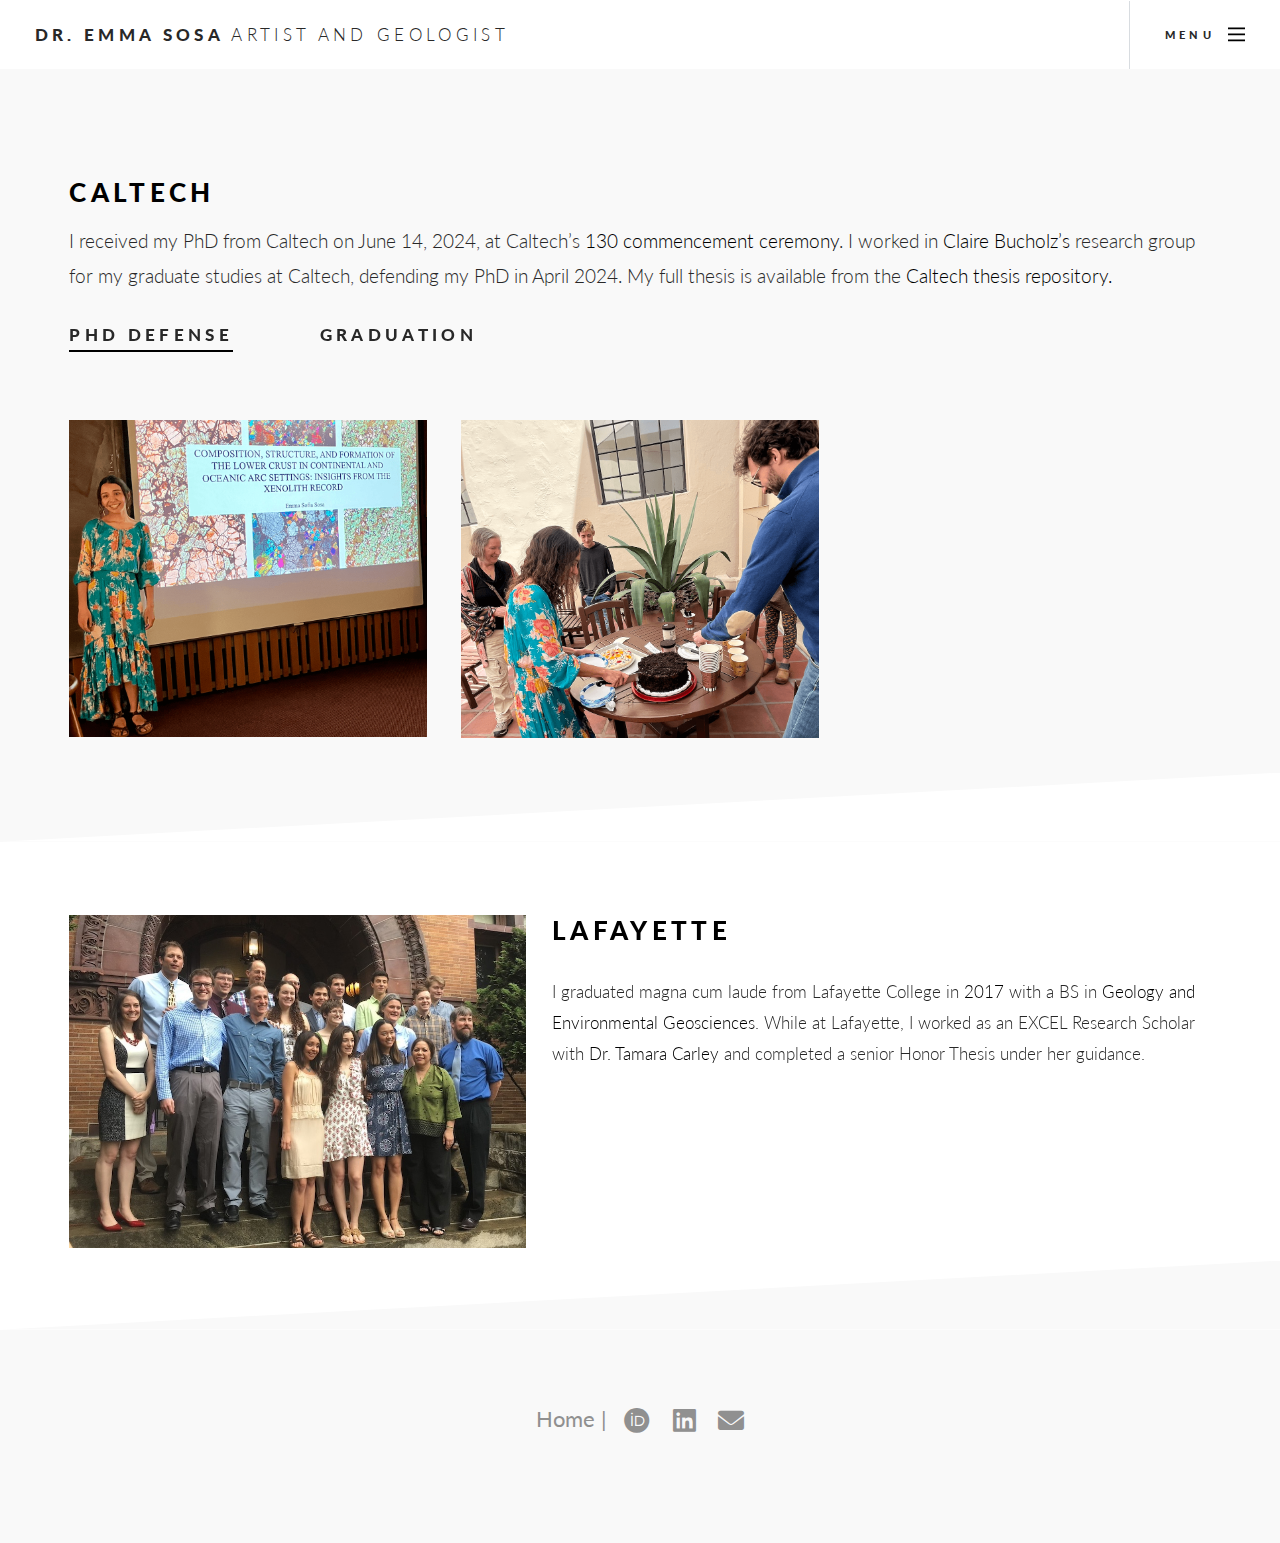
==== commit 03e37891: "reduced" ====
--- a/education.html
+++ b/education.html
@@ -1,98 +1,92 @@
 <!DOCTYPE HTML>
 
 <html>
-	<head>
-		<title>Education</title>
-		<meta charset="utf-8" />
-		<meta name="viewport" content="width=device-width, initial-scale=1, user-scalable=no" />
-		<link rel="stylesheet" href="assets/css/main.css" />
-		<link rel="stylesheet" href="https://cdnjs.cloudflare.com/ajax/libs/font-awesome/6.0.0/css/all.min.css"> 
-		<link rel="icon" href="images/favicons/Hat.png">
-	</head>
-	<body class="is-preload">
-			<div id="page-wrapper">				
+  <head>
+    <title>Education</title>
+    <meta charset="utf-8" />
+    <meta name="viewport" content="width=device-width, initial-scale=1, user-scalable=no" />
+    <link rel="stylesheet" href="assets/css/main.css" />
+    <link rel="stylesheet" href="https://cdnjs.cloudflare.com/ajax/libs/font-awesome/6.0.0/css/all.min.css"> 
+    <link rel="icon" href="images/favicons/Hat.png">
+  </head>
+  <body class="is-preload">
+    <div id="page-wrapper">
+      <header id="header">
+        <span class="logo"><a href="index.html">Dr. Emma Sosa <span>Artist and Geologist</span></a></span>
+        <a href="#menu"><span>Menu</span></a>
+      </header>
 
-				<header id="header">
-					<span class="logo"><a href="index.html">Dr. Emma Sosa <span>Artist and Geologist</span></a></span>
-					<a href="#menu"><span>Menu</span></a>
-				</header>
+        <nav id="menu">
+          <div class="inner">
+            <h2>Menu</h2>
+            <ul class="links">
+              <li><a href="index.html">Home</a></li>
+              <li><a href="education.html">Education</a></li>
+              <li><a href="research.html">Research</a></li>
+              <li><a href="portfolio.html">Art</a></li>
+            </ul>
+              <a class="close"><span>Close</span></a>
+          </div>
+        </nav>
 
-					<nav id="menu">
-						<div class="inner">
-							<h2>Menu</h2>
-							<ul class="links">
-								<li><a href="index.html">Home</a></li>
-								<li><a href="education.html">Education</a></li>
-								<li><a href="research.html">Research</a></li>
-								<li><a href="portfolio.html">Art</a></li>
-							</ul>
-							<a class="close"><span>Close</span></a>
-						</div>
-					</nav>
+        <section id="main" class="wrapper style2">
+          <div class="inner">
+            <header>
+            <h3>Caltech</h3>
+            <p>I received my PhD from Caltech on June 14, 2024, at Caltech’s <a href="https://thesis.library.caltech.edu">130 commencement ceremony</a>. I worked in <a href="https://www.gps.caltech.edu/people/claire-e-bucholz">Claire Bucholz’s</a> research group for my graduate studies at Caltech, defending my PhD in April 2024. My full thesis is available from the <a href="hhttps://commencement.caltech.edu/documents/28434/2024_COMMENCEMENT_PROGRAM_FINAL_CLAUSER.pdf">Caltech thesis repository.</a></p>
+            <header>
+          </div>
 
-				<section id="main" class="wrapper style2">
-						<div class="inner">
-							<header>
-							<h3>Caltech</h3>
-							<header>
-								<div style="overflow:hidden;">
-								<p style="font-size: 20px;">I received my PhD from Caltech on June 14, 2024, at Caltech’s <a href="https://thesis.library.caltech.edu">130 commencement ceremony</a>. I worked in <a style="text-decoration:none" href="https://www.gps.caltech.edu/people/claire-e-bucholz">Claire Bucholz’s</a> research group for my graduate studies at Caltech, defending my PhD in April 2024. My full thesis is available from the <a style="text-decoration:none" href="hhttps://commencement.caltech.edu/documents/28434/2024_COMMENCEMENT_PROGRAM_FINAL_CLAUSER.pdf">Caltech thesis repository.</a></p>
-								</div>
-						</div>
+          <div class="inner">
+            <ul class="tabs">
+              <li>
+                <h3>PhD Defense</h3>
+                <div class="gallery">
+                  <a href="images/graduation/fulls/Defense.png"><img src="images/graduation/thumbs/Defense.png" alt="" /></a>
+                  <a href="images/graduation/fulls/Defense1.png"><img src="images/graduation/thumbs/Defense1.png" alt="" /></a>
+                  <a href="images/graduation/fulls/Defense2.png"><img src="images/graduation/thumbs/Defense2.png" alt="" /></a>
+                </div>
+              </li>
+              <li> 
+                <h3>Graduation</h3>
+                <div class="gallery">
+                  <a loading="lazy" href="images/graduation/fulls/GPSGraduation.png"><img src="images/graduation/thumbs/GPSGraduation.png" alt="" /></a>
+                  <a loading="lazy" href="images/graduation/fulls/GPSGraduation1.png"><img src="images/graduation/thumbs/GPSGraduation1.png" alt="" /></a>
+                  <a loading="lazy" href="images/graduation/fulls/GPSGraduation2.png"><img src="images/graduation/thumbs/GPSGraduation2.png" alt="" /></a>
+                </div>
+              </li>
+            </ul>
+          </div>
+        </section>
 
-						<div class="inner">
-							<ul class="tabs">
-								<li>
-									<h3>PhD Defense</h3>
-									<div class="gallery">
-										<a href="images/graduation/fulls/Defense.png"><img src="images/graduation/thumbs/Defense.png" alt="" /></a>
-										<a href="images/graduation/fulls/Defense1.png"><img src="images/graduation/thumbs/Defense1.png" alt="" /></a>
-										<a href="images/graduation/fulls/Defense2.png"><img src="images/graduation/thumbs/Defense2.png" alt="" /></a>
-									</div>
-								</li>
-								<li> 
-									<h3>Graduation</h3>
-									<div class="gallery">
-										<a href="images/graduation/fulls/GPSGraduation.png"><img src="images/graduation/thumbs/GPSGraduation.png" alt="" /></a>
-										<a href="images/graduation/fulls/GPSGraduation1.png"><img src="images/graduation/thumbs/GPSGraduation1.png" alt="" /></a>
-										<a href="images/graduation/fulls/GPSGraduation2.png"><img src="images/graduation/thumbs/GPSGraduation2.png" alt="" /></a>
-						
-									</div>
-								</li>
-							</ul>
-						</div>
-					</section>
+        <section id="footer" class="wrapper">
+          <div class="inner" style="overflow:hidden;">
+            <div class="content">
+              <a class="image left"><img src="images/graduation/LafGrad.jpg" alt="" /></a>
+              <h3>Lafayette</h3>
+              <p>I graduated magna cum laude from Lafayette College in <a href="https://news.lafayette.edu/category/commencement-2017/">2017</a> with a BS in <a href="https://geology.lafayette.edu">Geology and Environmental Geosciences</a>. While at Lafayette, I worked as an EXCEL Research Scholar with <a href="https://sites.lafayette.edu/carleyt/rumble-student-research/">Dr. Tamara Carley</a> and completed a senior Honor Thesis under her guidance.</p>
+            </div>
+          </div>
+        </section>
 
-					<section id="footer" class="wrapper">
-						<div class="inner" style="overflow:hidden;">
-							<div class="content">
-								<a class="image left"><img src="images/graduation/LafGrad.jpg" alt="" /></a>
-								<h3>Lafayette</h3>
-								<p>I graduated magna cum laude from Lafayette College in <a style="text-decoration:none" href="https://news.lafayette.edu/category/commencement-2017/">2017</a> with a BS in <a href="https://geology.lafayette.edu">Geology and Environmental Geosciences</a>. While at Lafayette, I worked as an EXCEL Research Scholar with <a style="text-decoration:none" href="https://sites.lafayette.edu/carleyt/rumble-student-research/">Dr. Tamara Carley</a> and completed a senior Honor Thesis under her guidance.</p>
-							</div>
-						</div>
-					</section>
+        <section class="wrapper style2 copyright">
+          <div class="inner">
+            <ul class="icons">
+              <li><a style = "font-size: 1.25rem;font-weight: 400;color: #909090;"href="index.html">Home |</li><li><a style="display: inline-block;" href="https://orcid.org/0000-0002-1765-6191" class="icon fa-orcid fa-xl"></a></li>
+              <li><a href="https://www.linkedin.com/in/emma-sosa-982277303/" class="icon fa-linkedin fa-xl"></a></li>
+              <li><a href="mailto:sosa45nh@gmail.com" class="icon fa-envelope fa-xl"></a></li>
+            </ul>
+          </div>
+        </section>
+      
+      <script src="assets/js/jquery.min.js"></script>
+      <script src="assets/js/jquery.scrollex.min.js"></script>
+      <script src="assets/js/jquery.scrolly.min.js"></script>
+      <script src="assets/js/jquery.selectorr.min.js"></script>
+      <script src="assets/js/browser.min.js"></script>
+      <script src="assets/js/breakpoints.min.js"></script>
+      <script src="assets/js/util.js"></script>
+      <script src="assets/js/main.js"></script>
 
-					<section class="wrapper style2 copyright">
-						<div class="inner">
-							<ul class="icons">
-								<li><a style = "text-decoration: none;font-size: 1.25rem;font-weight: 400;color: #909090;"href="index.html">Home |</li><li><a style="display: inline-block;" href="https://orcid.org/0000-0002-1765-6191" class="icon fa-orcid fa-xl"></a></li>		
-								<li><a href="https://www.linkedin.com/in/emma-sosa-982277303/" class="icon fa-linkedin fa-xl"></a></li>
-								<li><a href="mailto:sosa45nh@gmail.com" class="icon fa-envelope fa-xl"></a></li>
-							</ul>
-						</div>
-					</section>
-
-			</div>
-			
-			<script src="assets/js/jquery.min.js"></script>
-			<script src="assets/js/jquery.scrollex.min.js"></script>
-			<script src="assets/js/jquery.scrolly.min.js"></script>
-			<script src="assets/js/jquery.selectorr.min.js"></script>
-			<script src="assets/js/browser.min.js"></script>
-			<script src="assets/js/breakpoints.min.js"></script>
-			<script src="assets/js/util.js"></script>
-			<script src="assets/js/main.js"></script>
-
-	</body>
+  </body>
 </html>--- a/assets/css/main.css
+++ b/assets/css/main.css
@@ -176,7 +176,7 @@
 		-webkit-transition: color 0.2s ease-in-out;
 		-ms-transition: color 0.2s ease-in-out;
 		transition: color 0.2s ease-in-out;
-		text-decoration: underline;
+		text-decoration: none;
 	}
 
 		a:hover {
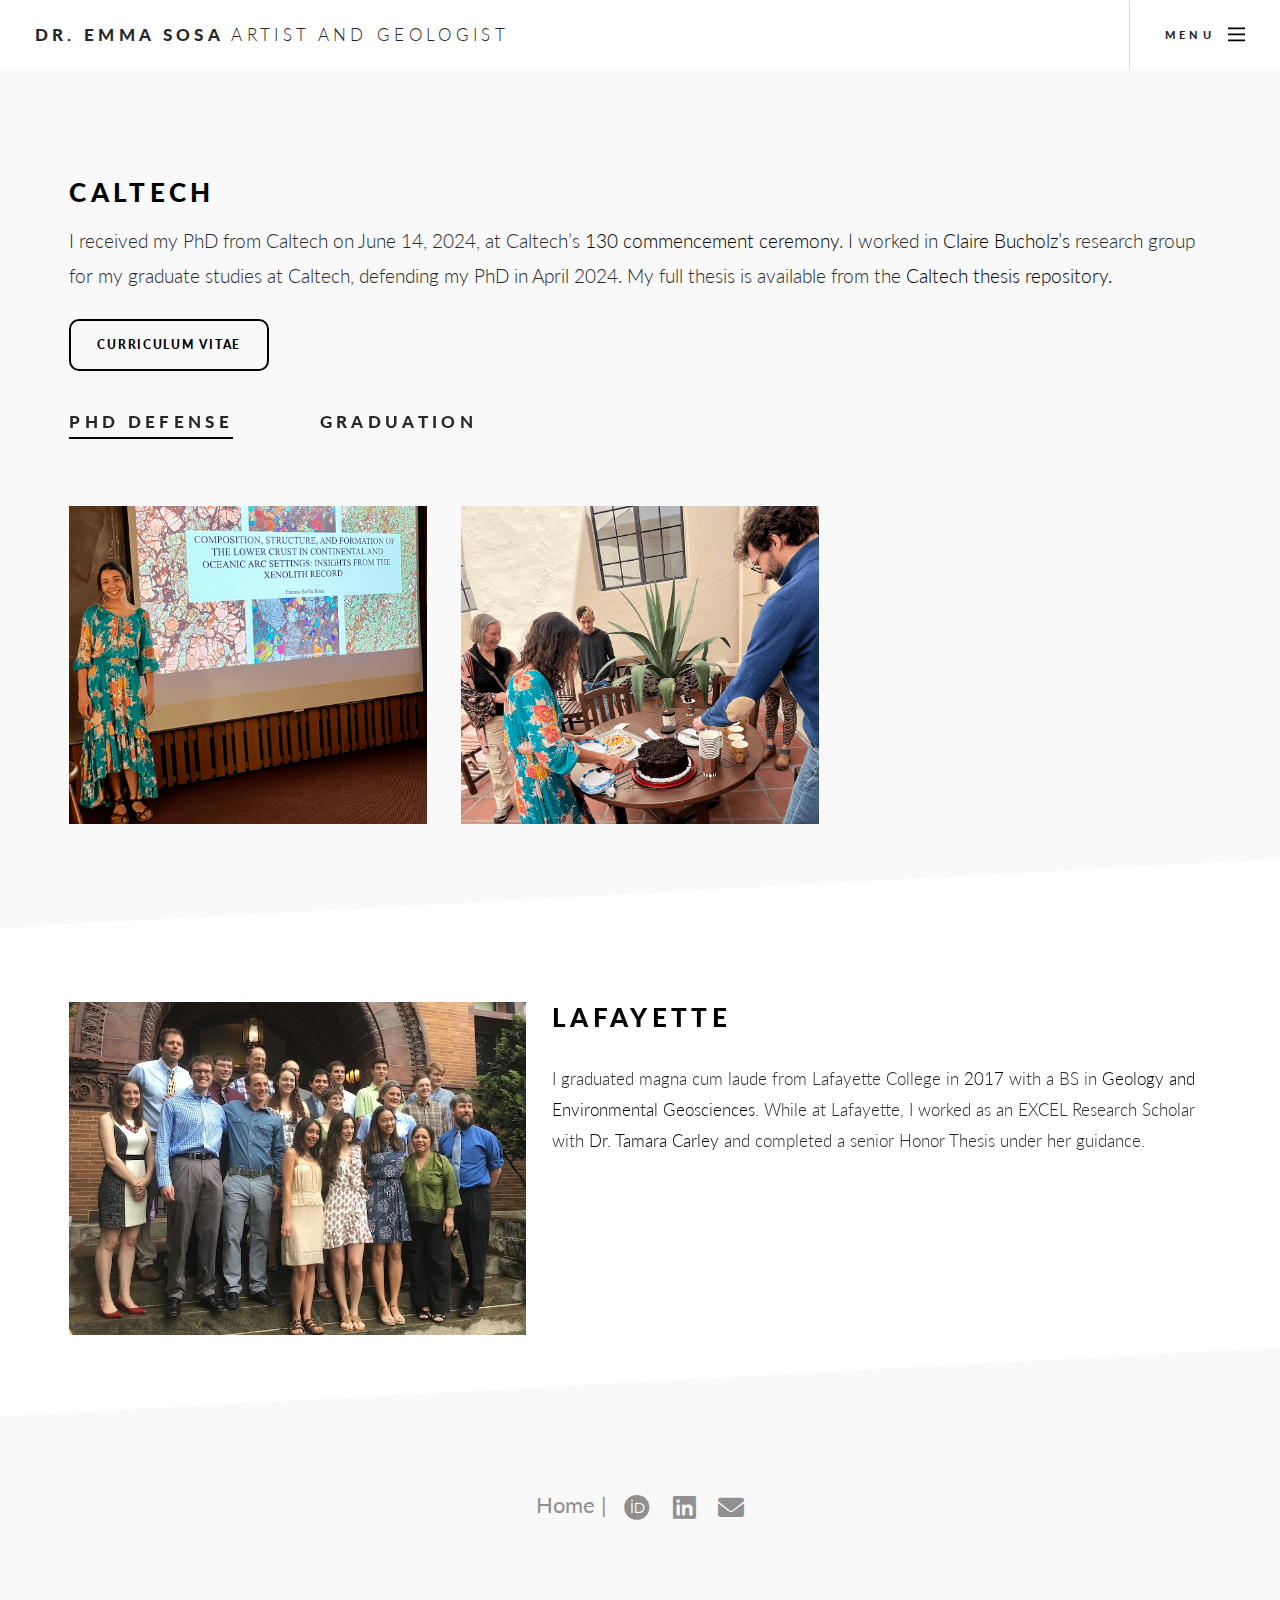
==== commit e2f0af65: "update" ====
--- a/education.html
+++ b/education.html
@@ -4,7 +4,7 @@
   <head>
     <title>Education</title>
     <meta charset="utf-8" />
-    <meta name="viewport" content="width=device-width, initial-scale=1, user-scalable=no" />
+    <meta name="viewport" content="width=device-width, initial-scale=1" />
     <link rel="stylesheet" href="assets/css/main.css" />
     <link rel="stylesheet" href="https://cdnjs.cloudflare.com/ajax/libs/font-awesome/6.0.0/css/all.min.css"> 
     <link rel="icon" href="images/favicons/Hat.png">
@@ -33,8 +33,11 @@
           <div class="inner">
             <header>
             <h3>Caltech</h3>
-            <p>I received my PhD from Caltech on June 14, 2024, at Caltech’s <a href="https://thesis.library.caltech.edu">130 commencement ceremony</a>. I worked in <a href="https://www.gps.caltech.edu/people/claire-e-bucholz">Claire Bucholz’s</a> research group for my graduate studies at Caltech, defending my PhD in April 2024. My full thesis is available from the <a href="hhttps://commencement.caltech.edu/documents/28434/2024_COMMENCEMENT_PROGRAM_FINAL_CLAUSER.pdf">Caltech thesis repository.</a></p>
+            <p>I received my PhD from Caltech on June 14, 2024, at Caltech’s <a href="https://commencement.caltech.edu/documents/28434/2024_COMMENCEMENT_PROGRAM_FINAL_CLAUSER.pdf">130 commencement ceremony</a>. I worked in <a href="https://www.gps.caltech.edu/people/claire-e-bucholz">Claire Bucholz’s</a> research group for my graduate studies at Caltech, defending my PhD in April 2024. My full thesis is available from the <a href="https://thesis.library.caltech.edu/16423/">Caltech thesis repository.</a></p>
             <header>
+              <ul class="actions">
+                <li><a href="papers/EmmaSosa_CV.pdf" class="button">Curriculum vitae</a></li>
+              </ul>  
           </div>
 
           <div class="inner">
@@ -62,7 +65,7 @@
         <section id="footer" class="wrapper">
           <div class="inner" style="overflow:hidden;">
             <div class="content">
-              <a class="image left"><img src="images/graduation/LafGrad.jpg" alt="" /></a>
+              <a class="image left"><img src="images/graduation/LafGrad.jpg" loading="lazy" alt="" /></a>
               <h3>Lafayette</h3>
               <p>I graduated magna cum laude from Lafayette College in <a href="https://news.lafayette.edu/category/commencement-2017/">2017</a> with a BS in <a href="https://geology.lafayette.edu">Geology and Environmental Geosciences</a>. While at Lafayette, I worked as an EXCEL Research Scholar with <a href="https://sites.lafayette.edu/carleyt/rumble-student-research/">Dr. Tamara Carley</a> and completed a senior Honor Thesis under her guidance.</p>
             </div>
--- a/assets/css/main.css
+++ b/assets/css/main.css
@@ -1,11 +1,5 @@
 @import url(font-awesome.min.css);
 @import url("https://fonts.googleapis.com/css?family=Lato:300,400,700,900|Oswald:600");
-
-/*
-	Standout by Pixelarity
-	pixelarity.com | hello@pixelarity.com
-	License: pixelarity.com/license
-*/
 
 html, body, div, span, applet, object,
 iframe, h1, h2, h3, h4, h5, h6, p, blockquote,
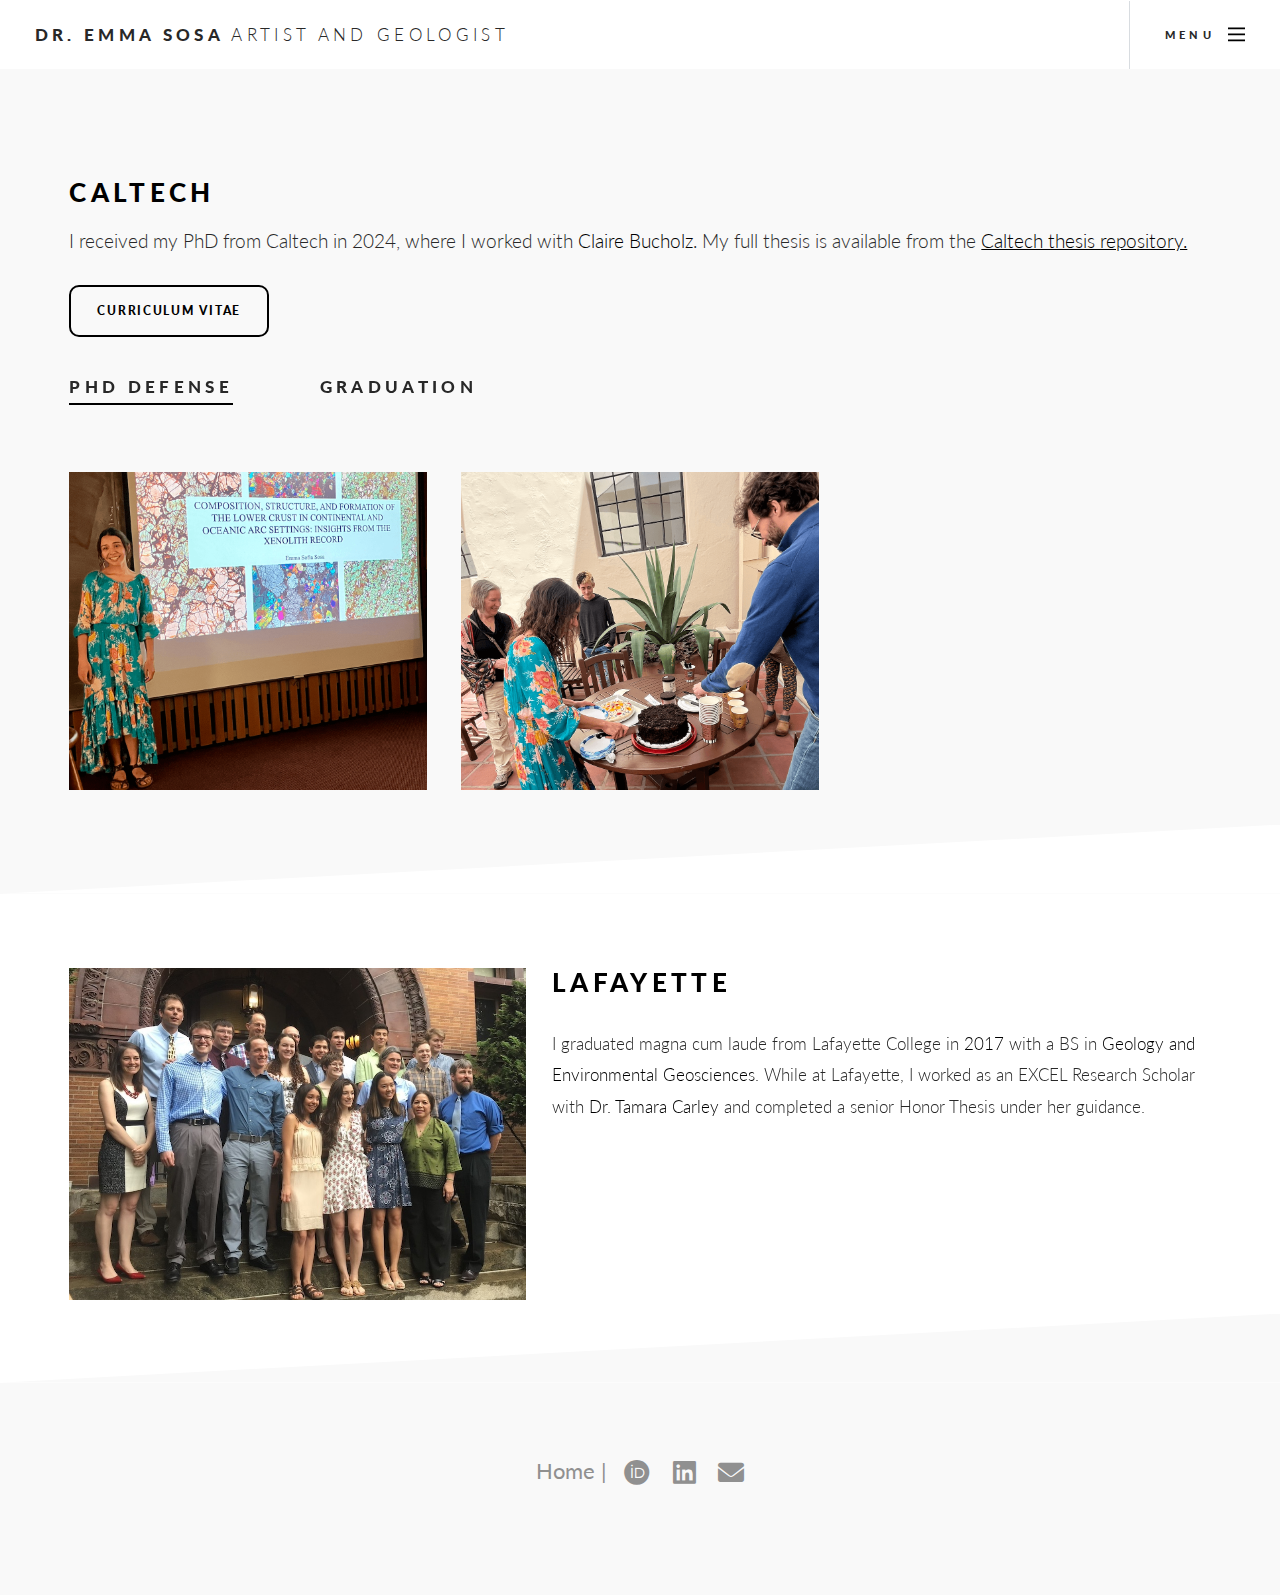
==== commit 5f277a91: "updates" ====
--- a/education.html
+++ b/education.html
@@ -33,7 +33,7 @@
           <div class="inner">
             <header>
             <h3>Caltech</h3>
-            <p>I received my PhD from Caltech on June 14, 2024, at Caltech’s <a href="https://commencement.caltech.edu/documents/28434/2024_COMMENCEMENT_PROGRAM_FINAL_CLAUSER.pdf">130 commencement ceremony</a>. I worked in <a href="https://www.gps.caltech.edu/people/claire-e-bucholz">Claire Bucholz’s</a> research group for my graduate studies at Caltech, defending my PhD in April 2024. My full thesis is available from the <a href="https://thesis.library.caltech.edu/16423/">Caltech thesis repository.</a></p>
+            <p>I received my PhD from Caltech in 2024, where I worked with <a href="https://www.gps.caltech.edu/people/claire-e-bucholz">Claire Bucholz</a>. My full thesis is available from the <a href="https://thesis.library.caltech.edu/16423/"><u>Caltech thesis repository.</u></a></p>
             <header>
               <ul class="actions">
                 <li><a href="papers/EmmaSosa_CV.pdf" class="button">Curriculum vitae</a></li>
